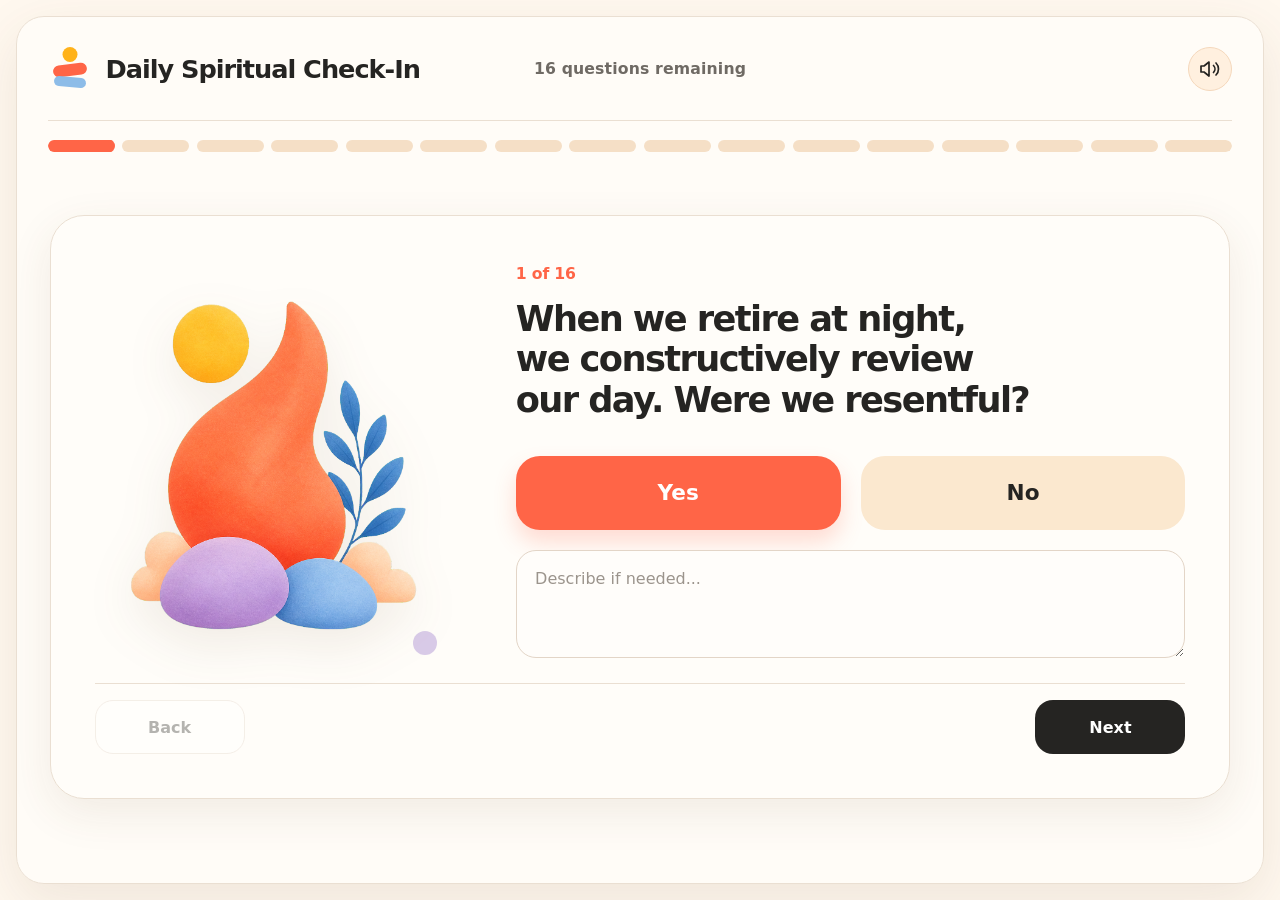
==== daily-reflection.html @ 0e6ad977 "Initial commit" ====
<!DOCTYPE html>
<html lang="en">
<head>
  <meta charset="UTF-8">
  <meta name="viewport" content="width=device-width, initial-scale=1">
  <meta name="theme-color" content="#fff8ef">
  <title>Daily Check-in</title>
  <style>
    :root {
      color-scheme: light;
      --canvas: #fff8ef;
      --paper: #fffdf9;
      --text: #252422;
      --muted: #6f6a64;
      --line: #eadfd2;
      --coral: #ff6547;
      --coral-dark: #e84e34;
      --sun: #ffb21a;
      --peach: #fbe8cf;
      --lavender: #b8a0d8;
      --sky: #8dbce8;
      --focus: #814fcb;
      --radius: 30px;
      --ease: cubic-bezier(0.22, 1, 0.36, 1);
    }

    * {
      box-sizing: border-box;
    }

    html,
    body {
      min-height: 100%;
      margin: 0;
    }

    body {
      min-height: 100svh;
      padding: 1rem 0;
      overflow-x: hidden;
      background: var(--canvas);
      color: var(--text);
      font-family: "Arial Rounded MT Bold", "Nunito", ui-rounded, system-ui, -apple-system, BlinkMacSystemFont, "Segoe UI", sans-serif;
    }

    body::before {
      position: fixed;
      inset: 0;
      z-index: -1;
      content: "";
      background: var(--canvas);
      pointer-events: none;
    }

    button,
    textarea {
      font: inherit;
    }

    button {
      -webkit-tap-highlight-color: transparent;
    }

    .app-shell {
      width: min(calc(100% - 2rem), 1440px);
      min-height: calc(100svh - 2rem);
      margin: 0 auto;
      padding: 0 clamp(1rem, 2.4vw, 2.25rem) clamp(1.25rem, 2.4vw, 2.25rem);
      display: grid;
      grid-template-rows: auto 1fr;
      overflow: hidden;
      border: 1px solid var(--line);
      border-radius: 28px;
      background: rgba(255, 253, 249, 0.78);
      box-shadow: 0 18px 55px rgba(99, 70, 42, 0.1);
    }

    .app-header {
      position: relative;
      z-index: 2;
    }

    .header-row {
      display: grid;
      grid-template-columns: minmax(0, 1fr) auto minmax(0, 1fr);
      align-items: center;
      gap: 1.25rem;
      min-height: 104px;
      border-bottom: 1px solid var(--line);
    }

    .brand {
      margin: 0;
      display: inline-flex;
      align-items: center;
      gap: 0.8rem;
      font-size: clamp(1.15rem, 2vw, 1.75rem);
      font-weight: 800;
      letter-spacing: -0.04em;
    }

    .brand-mark {
      position: relative;
      width: 45px;
      height: 45px;
      flex: 0 0 auto;
    }

    .brand-mark span {
      position: absolute;
      left: 50%;
      display: block;
      transform: translateX(-50%);
      border-radius: 999px;
    }

    .brand-mark .sun {
      top: 1px;
      width: 15px;
      height: 15px;
      background: var(--sun);
    }

    .brand-mark .coral {
      top: 18px;
      width: 34px;
      height: 12px;
      background: var(--coral);
      transform: translateX(-50%) rotate(-7deg);
    }

    .brand-mark .sky {
      top: 31px;
      width: 32px;
      height: 10px;
      background: var(--sky);
      transform: translateX(-50%) rotate(5deg);
    }

    .remaining-count {
      color: var(--muted);
      font-size: 0.98rem;
      font-weight: 700;
      letter-spacing: 0.01em;
      text-align: center;
    }

    .sound-toggle {
      width: 44px;
      height: 44px;
      justify-self: end;
      display: grid;
      place-items: center;
      border: 1px solid #f4d7bb;
      border-radius: 50%;
      background: #fff0df;
      color: var(--text);
      cursor: pointer;
      transition: color 180ms ease, border-color 180ms ease, background 180ms ease;
    }

    .sound-toggle:hover {
      color: var(--coral-dark);
      border-color: #efbea0;
      background: #ffe6ce;
    }

    .sound-toggle:focus-visible,
    .answer-button:focus-visible,
    .finish-button:focus-visible,
    .reflection-input:focus-visible {
      outline: 3px solid rgba(129, 79, 203, 0.45);
      outline-offset: 4px;
    }

    .sound-toggle svg {
      width: 24px;
      height: 24px;
    }

    .sound-toggle .sound-off,
    .sound-toggle.is-muted .sound-on {
      display: none;
    }

    .sound-toggle.is-muted .sound-off {
      display: block;
    }

    .progress-track {
      height: 12px;
      margin: 1.2rem auto 0;
      overflow: hidden;
      border-radius: 999px;
      background: transparent;
    }

    .progress-value {
      width: 100%;
      height: 100%;
      display: grid;
      grid-template-columns: repeat(16, minmax(0, 1fr));
      gap: clamp(3px, 0.6vw, 9px);
    }

    .progress-value span {
      border-radius: 999px;
      background: #f5dfc6;
      transition: background 420ms ease, transform 420ms var(--ease);
    }

    .progress-value span.is-active {
      background: var(--coral);
      transform: scaleY(1.08);
    }

    .stage {
      min-height: 0;
      display: grid;
      place-items: center;
      padding: clamp(1.6rem, 4vh, 3.5rem) 0 clamp(1.5rem, 3vh, 2.5rem);
    }

    #questionMount {
      width: min(100%, 1180px);
    }

    .question-view,
    .completion-view,
    .thank-you-view {
      width: min(100%, 1180px);
    }

    .question-view {
      position: relative;
      display: grid;
      grid-template-columns: minmax(240px, 0.72fr) minmax(0, 1.35fr);
      grid-template-rows: minmax(0, 1fr) auto;
      align-items: center;
      column-gap: clamp(1.75rem, 5vw, 5rem);
      row-gap: 1rem;
      min-height: 520px;
      padding: clamp(1.5rem, 3.4vw, 3.4rem);
      overflow: hidden;
      border: 1px solid var(--line);
      border-radius: 34px;
      background: var(--paper);
      box-shadow: 0 14px 45px rgba(100, 68, 34, 0.09);
      animation: question-enter 360ms var(--ease) both;
    }

    .question-view.is-leaving {
      pointer-events: none;
      animation: question-leave 300ms cubic-bezier(0.55, 0, 1, 0.45) both;
    }

    .question-view.from-back {
      animation-name: question-enter-back;
    }

    .question-view.is-going-back {
      pointer-events: none;
      animation: question-leave-back 300ms cubic-bezier(0.55, 0, 1, 0.45) both;
    }

    .question-number {
      margin-bottom: 1rem;
      color: var(--coral);
      font-size: 0.98rem;
      font-weight: 800;
      letter-spacing: -0.01em;
    }

    .question-illustration {
      position: relative;
      display: grid;
      place-items: center;
      min-width: 0;
    }

    .question-illustration::after {
      position: absolute;
      right: 4%;
      bottom: 3%;
      width: 24px;
      height: 24px;
      border-radius: 50%;
      background: var(--lavender);
      content: "";
      opacity: 0.55;
      animation: float-dot 3.8s ease-in-out infinite;
    }

    .question-illustration img {
      width: min(100%, 360px);
      max-height: 410px;
      object-fit: contain;
      filter: drop-shadow(0 18px 24px rgba(105, 69, 36, 0.09));
    }

    .question-content {
      min-width: 0;
    }

    .question-text {
      max-width: 880px;
      margin: 0 0 clamp(1.7rem, 4vh, 2.6rem);
      font-size: clamp(1.7rem, 2.75vw, 3rem);
      font-weight: 800;
      line-height: 1.14;
      letter-spacing: -0.045em;
      text-wrap: balance;
    }

    .answer-actions {
      display: grid;
      grid-template-columns: repeat(2, minmax(0, 1fr));
      gap: 1.25rem;
    }

    .answer-button {
      min-height: 74px;
      padding: 1rem 1.5rem;
      display: inline-flex;
      align-items: center;
      justify-content: center;
      gap: 0.85rem;
      border: 1px solid transparent;
      border-radius: 24px;
      font-size: 1.35rem;
      font-weight: 800;
      cursor: pointer;
      transition:
        transform 220ms var(--ease),
        background 220ms ease,
        box-shadow 220ms ease,
        opacity 220ms ease;
    }

    .answer-button.yes {
      color: #fff;
      background: var(--coral);
      box-shadow: 0 12px 22px rgba(255, 101, 71, 0.22);
    }

    .answer-button.no {
      color: var(--text);
      background: var(--peach);
    }

    .answer-button:hover:not(:disabled) {
      transform: translateY(-3px);
    }

    .answer-button.yes:hover:not(:disabled),
    .answer-button.yes.is-selected {
      background: var(--coral-dark);
      box-shadow: 0 15px 28px rgba(232, 78, 52, 0.28);
    }

    .answer-button.no:hover:not(:disabled),
    .answer-button.no.is-selected {
      background: #f7dcb9;
      box-shadow: 0 12px 24px rgba(145, 97, 47, 0.14);
    }

    .answer-button.is-selected {
      transform: scale(1.025);
    }

    .answer-button.is-unselected {
      opacity: 0.24;
      transform: scale(0.98);
    }

    .reflection-input {
      width: 100%;
      min-height: 106px;
      margin-top: 1.25rem;
      padding: 1rem 1.15rem;
      resize: vertical;
      border: 1px solid #e3d5c7;
      border-radius: 20px;
      background: #fffdfa;
      color: var(--text);
      font-size: 1rem;
      line-height: 1.55;
      transition: border-color 180ms ease, background 180ms ease;
    }

    .reflection-input::placeholder {
      color: #9b948c;
    }

    .reflection-input:focus {
      border-color: var(--coral);
      background: #fff;
    }

    .question-navigation {
      grid-column: 1 / -1;
      width: 100%;
      padding-top: 1rem;
      display: flex;
      align-items: center;
      justify-content: space-between;
      gap: 1rem;
      border-top: 1px solid var(--line);
    }

    .back-button,
    .next-button,
    .completion-back-button {
      min-width: 150px;
      min-height: 54px;
      padding: 0.8rem 1.25rem;
      border: 1px solid transparent;
      border-radius: 18px;
      font-size: 1rem;
      font-weight: 800;
      cursor: pointer;
      transition: transform 180ms var(--ease), background 180ms ease, box-shadow 180ms ease;
    }

    .back-button,
    .completion-back-button {
      border-color: #dfd2c5;
      background: #fff;
      color: var(--text);
    }

    .next-button {
      background: var(--text);
      color: #fff;
    }

    .back-button:hover:not(:disabled),
    .next-button:hover:not(:disabled),
    .completion-back-button:hover {
      transform: translateY(-2px);
    }

    .next-button:hover:not(:disabled) {
      background: #090909;
      box-shadow: 0 10px 22px rgba(37, 36, 34, 0.16);
    }

    .back-button:hover:not(:disabled),
    .completion-back-button:hover {
      background: #fff8ef;
    }

    .back-button:disabled,
    .next-button:disabled {
      cursor: not-allowed;
      opacity: 0.34;
    }

    .back-button:focus-visible,
    .next-button:focus-visible,
    .completion-back-button:focus-visible {
      outline: 3px solid rgba(129, 79, 203, 0.45);
      outline-offset: 4px;
    }

    .completion-actions {
      display: flex;
      justify-content: center;
      gap: 1rem;
    }

    .completion-view,
    .thank-you-view {
      max-width: 760px;
      padding: clamp(2.25rem, 5vw, 4.5rem);
      border: 1px solid #dcd2e8;
      border-radius: 34px;
      background: #fbf8ff;
      text-align: center;
      box-shadow: 0 16px 45px rgba(95, 70, 128, 0.1);
      animation: question-enter 720ms var(--ease) both;
    }

    .completion-illustration {
      width: min(100%, 190px);
      max-height: 170px;
      margin: 0 auto 1.15rem;
      object-fit: contain;
    }

    .completion-view h1,
    .thank-you-view h1 {
      margin: 0 0 0.85rem;
      font-size: clamp(2.2rem, 5vw, 3.7rem);
      font-weight: 800;
      letter-spacing: -0.045em;
    }

    .completion-view p,
    .thank-you-view p {
      margin: 0 auto 2rem;
      color: var(--muted);
      font-size: 1.05rem;
      line-height: 1.6;
    }

    .finish-button {
      min-width: 210px;
      min-height: 58px;
      padding: 0.85rem 1.5rem;
      border: 1px solid transparent;
      border-radius: 20px;
      background: var(--coral);
      color: #fff;
      font-size: 1rem;
      font-weight: 650;
      cursor: pointer;
      transition: transform 180ms var(--ease), background 180ms ease, box-shadow 180ms ease;
    }

    .finish-button:hover {
      transform: translateY(-2px);
      background: var(--coral-dark);
      box-shadow: 0 12px 30px rgba(232, 78, 52, 0.22);
    }

    .visually-hidden {
      position: absolute !important;
      width: 1px !important;
      height: 1px !important;
      padding: 0 !important;
      margin: -1px !important;
      overflow: hidden !important;
      clip: rect(0, 0, 0, 0) !important;
      white-space: nowrap !important;
      border: 0 !important;
    }

    [hidden] {
      display: none !important;
    }

    @keyframes question-enter {
      from {
        opacity: 0;
        transform: translateX(34px) translateY(10px) scale(0.985);
      }
      to {
        opacity: 1;
        transform: translateY(0) scale(1);
      }
    }

    @keyframes question-leave {
      to {
        opacity: 0;
        transform: translateX(-48px) rotate(-0.7deg) scale(0.985);
      }
    }

    @keyframes question-enter-back {
      from {
        opacity: 0;
        transform: translateX(-34px) translateY(10px) scale(0.985);
      }
      to {
        opacity: 1;
        transform: translateX(0) translateY(0) scale(1);
      }
    }

    @keyframes question-leave-back {
      to {
        opacity: 0;
        transform: translateX(48px) rotate(0.7deg) scale(0.985);
      }
    }

    @keyframes float-dot {
      0%, 100% { transform: translateY(0); }
      50% { transform: translateY(-9px); }
    }

    @media (max-width: 700px) {
      body {
        padding: 0;
      }

      .app-shell {
        width: 100%;
        min-height: 100svh;
        margin: 0;
        padding: 0 1rem 1.25rem;
        border: 0;
        border-radius: 0;
        box-shadow: none;
      }

      .header-row {
        grid-template-columns: 1fr auto;
        gap: 0.65rem 1rem;
        min-height: 78px;
      }

      .remaining-count {
        grid-column: 1 / -1;
        grid-row: 2;
      }

      .sound-toggle {
        grid-column: 2;
        grid-row: 1;
      }

      .progress-track {
        margin-top: 0.85rem;
      }

      .stage {
        align-items: start;
        padding-top: 1.4rem;
      }

      .brand-mark {
        width: 36px;
        height: 38px;
      }

      .brand-mark .coral {
        width: 28px;
      }

      .brand-mark .sky {
        width: 27px;
      }

      .question-view {
        grid-template-columns: 1fr;
        min-height: 0;
        padding: 1.6rem 1rem 1.15rem;
        border-radius: 26px;
      }

      .question-illustration {
        display: none;
      }

      .question-text {
        font-size: clamp(1.45rem, 6.5vw, 2rem);
        line-height: 1.18;
        text-align: center;
      }

      .question-number {
        text-align: center;
      }

      .answer-actions {
        grid-template-columns: repeat(2, minmax(0, 1fr));
        gap: 0.65rem;
      }

      .answer-button {
        min-height: 62px;
        min-width: 0;
        padding-inline: 0.55rem;
        font-size: 1rem;
        border-radius: 19px;
      }

      .reflection-input {
        min-height: 98px;
        margin-top: 1rem;
      }

      .question-navigation {
        padding-top: 0.85rem;
      }

      .back-button,
      .next-button {
        min-width: 0;
        width: 50%;
      }
    }

    @media (max-height: 760px) and (min-width: 701px) {
      .stage {
        padding-block: 1rem;
      }

      .question-view {
        min-height: 465px;
        padding-block: 1.6rem;
      }

      .question-illustration img {
        max-height: 340px;
      }

      .question-number {
        margin-bottom: 1rem;
      }

      .question-text {
        margin-bottom: 2rem;
        font-size: clamp(1.65rem, 2.5vw, 2.45rem);
      }

      .answer-button {
        min-height: 64px;
      }

      .reflection-input {
        min-height: 82px;
      }
    }

    @media (prefers-reduced-motion: reduce) {
      *,
      *::before,
      *::after {
        scroll-behavior: auto !important;
        animation-duration: 0.01ms !important;
        animation-iteration-count: 1 !important;
        transition-duration: 0.01ms !important;
      }
    }
  </style>
</head>
<body>
  <div class="app-shell">
    <header class="app-header">
      <div class="header-row">
        <p class="brand">
          <span class="brand-mark" aria-hidden="true">
            <span class="sun"></span>
            <span class="coral"></span>
            <span class="sky"></span>
          </span>
          <span>Daily Spiritual Check-In</span>
        </p>
        <div id="remainingCount" class="remaining-count" aria-live="polite">16 questions remaining</div>
        <button id="soundToggle" class="sound-toggle" type="button" aria-label="Mute answer sounds" aria-pressed="false">
          <svg class="sound-on" viewBox="0 0 24 24" fill="none" stroke="currentColor" stroke-width="1.7" stroke-linecap="round" stroke-linejoin="round" aria-hidden="true">
            <path d="M11 5 6 9H3v6h3l5 4V5Z"></path>
            <path d="M15.5 8.5a5 5 0 0 1 0 7"></path>
            <path d="M18 6a8.5 8.5 0 0 1 0 12"></path>
          </svg>
          <svg class="sound-off" viewBox="0 0 24 24" fill="none" stroke="currentColor" stroke-width="1.7" stroke-linecap="round" stroke-linejoin="round" aria-hidden="true">
            <path d="M11 5 6 9H3v6h3l5 4V5Z"></path>
            <path d="m16 9 5 5"></path>
            <path d="m21 9-5 5"></path>
          </svg>
        </button>
      </div>
      <div id="progressTrack" class="progress-track" role="progressbar" aria-label="Check-in progress" aria-valuemin="0" aria-valuemax="16" aria-valuenow="1">
        <div id="progressValue" class="progress-value" aria-hidden="true">
          <span></span><span></span><span></span><span></span>
          <span></span><span></span><span></span><span></span>
          <span></span><span></span><span></span><span></span>
          <span></span><span></span><span></span><span></span>
        </div>
      </div>
    </header>

    <main id="stage" class="stage">
      <div id="questionMount"></div>

      <section id="completion" class="completion-view" hidden>
        <img class="completion-illustration" src="assets/reflection-companion.png" alt="">
        <h1>Reflection complete</h1>
        <p>Thank you for your honesty and willingness to grow.</p>
        <div class="completion-actions">
          <button id="completionBack" class="completion-back-button" type="button">Back</button>
          <button id="submitBtn" class="finish-button" type="button">Finish check-in</button>
        </div>
      </section>

      <section id="thankYou" class="thank-you-view" hidden>
        <h1>Thank you</h1>
        <p>Your check-in is complete. You will be redirected shortly...</p>
      </section>
    </main>
  </div>

  <div id="answerStatus" class="visually-hidden" role="status" aria-live="polite"></div>

  <script>
    const questions = [
      {
        text: "When we retire at night, we constructively review our day. Were we resentful?",
        yesLabel: "Yes",
        noLabel: "No",
        enableTextarea: true,
        enableTextHint: true,
        textHint: "Describe if needed..."
      },
      {
        text: "Were we selfish?",
        yesLabel: "Yes",
        noLabel: "No",
        enableTextarea: true,
        enableTextHint: true,
        textHint: "Describe if needed..."
      },
      {
        text: "Were we dishonest?",
        yesLabel: "Yes",
        noLabel: "No",
        enableTextarea: true,
        enableTextHint: true,
        textHint: "Describe if needed..."
      },
      {
        text: "Were we afraid?",
        yesLabel: "Yes",
        noLabel: "No",
        enableTextarea: true,
        enableTextHint: true,
        textHint: "Describe if needed..."
      },
      {
        text: "Do we owe an apology?",
        yesLabel: "Yes",
        noLabel: "No",
        enableTextarea: true,
        enableTextHint: true,
        textHint: "Who do you need to apologize to?"
      },
      {
        text: "Have we kept something to ourselves which should be discussed with another person at once?",
        yesLabel: "Yes",
        noLabel: "No",
        enableTextarea: true,
        enableTextHint: true,
        textHint: "Describe if needed..."
      },
      {
        text: "Were we kind and loving toward all?",
        yesLabel: "Yes",
        noLabel: "No",
        enableTextarea: true,
        enableTextHint: false,
        textHint: ""
      },
      {
        text: "What could we have done better?",
        yesLabel: "I reflected on this",
        noLabel: "Not yet",
        enableTextarea: true,
        enableTextHint: true,
        textHint: "Write your reflection..."
      },
      {
        text: "Were you aware that life and everything which is happening is just a temporary phase in your existence and not the final destination?",
        yesLabel: "Yes",
        noLabel: "No",
        enableTextarea: true,
        enableTextHint: true,
        textHint: "Describe if needed..."
      },
      {
        text: "Are you chasing life or walking towards God? Are you inside the movie called life or watching it?",
        yesLabel: "Walking towards God",
        noLabel: "Chasing life",
        enableTextarea: true,
        enableTextHint: true,
        textHint: "Describe your experience today..."
      },
      {
        text: "Are you living a spiritual life by acting according to spiritual principles?",
        yesLabel: "Yes",
        noLabel: "No",
        enableTextarea: false,
        enableTextHint: false,
        textHint: ""
      },
      {
        text: "Did you anchor yourself today through the ACE? When?",
        yesLabel: "Yes",
        noLabel: "No",
        enableTextarea: true,
        enableTextHint: true,
        textHint: "When did you practice it?"
      },
      {
        text: "Did you meditate today?",
        yesLabel: "Yes",
        noLabel: "No",
        enableTextarea: false,
        enableTextHint: false,
        textHint: ""
      },
      {
        text: "Were you aware that control is just an illusion today? Where did you practice control? Control is defined as output attachment.",
        yesLabel: "Yes",
        noLabel: "No",
        enableTextarea: true,
        enableTextHint: true,
        textHint: "Where did you practice control?"
      },
      {
        text: "Did you spend five minutes speaking to God this morning?",
        yesLabel: "Yes",
        noLabel: "No",
        enableTextarea: false,
        enableTextHint: false,
        textHint: ""
      },
      {
        text: "Did you drink only two cups of coffee today?",
        yesLabel: "Yes",
        noLabel: "No",
        enableTextarea: true,
        enableTextHint: true,
        textHint: "How many cups did you have?"
      }
    ];

    const questionMount = document.getElementById("questionMount");
    const remainingCount = document.getElementById("remainingCount");
    const progressTrack = document.getElementById("progressTrack");
    const progressValue = document.getElementById("progressValue");
    const completion = document.getElementById("completion");
    const thankYou = document.getElementById("thankYou");
    const answerStatus = document.getElementById("answerStatus");
    const soundToggle = document.getElementById("soundToggle");
    const reducedMotion = window.matchMedia("(prefers-reduced-motion: reduce)");

    let currentQuestion = 0;
    let isTransitioning = false;
    let selectedAnswer = null;
    let soundEnabled = true;
    let audioContext;
    const responses = [];

    const escapeHTML = (value) => String(value)
      .replaceAll("&", "&amp;")
      .replaceAll("<", "&lt;")
      .replaceAll(">", "&gt;")
      .replaceAll('"', "&quot;")
      .replaceAll("'", "&#039;");

    const wait = (milliseconds) => new Promise((resolve) => setTimeout(resolve, milliseconds));

    const updateProgress = () => {
      const remaining = Math.max(questions.length - currentQuestion, 0);
      const completed = Math.min(currentQuestion, questions.length);
      const visibleProgress = currentQuestion < questions.length ? currentQuestion + 1 : questions.length;
      remainingCount.textContent = `${remaining} ${remaining === 1 ? "question" : "questions"} remaining`;
      progressTrack.setAttribute("aria-valuenow", String(completed));
      [...progressValue.children].forEach((segment, index) => {
        segment.classList.toggle("is-active", index < visibleProgress);
      });
    };

    const playAnswerSound = (answer) => {
      if (!soundEnabled) return;

      const AudioContextClass = window.AudioContext || window.webkitAudioContext;
      if (!AudioContextClass) return;

      audioContext ??= new AudioContextClass();
      const now = audioContext.currentTime;
      const oscillator = audioContext.createOscillator();
      const gain = audioContext.createGain();

      oscillator.type = "sine";
      oscillator.frequency.setValueAtTime(answer === "yes" ? 520 : 440, now);
      oscillator.frequency.exponentialRampToValueAtTime(answer === "yes" ? 660 : 392, now + 0.11);
      gain.gain.setValueAtTime(0.0001, now);
      gain.gain.exponentialRampToValueAtTime(0.15, now + 0.012);
      gain.gain.exponentialRampToValueAtTime(0.0001, now + 0.16);

      oscillator.connect(gain);
      gain.connect(audioContext.destination);
      oscillator.start(now);
      oscillator.stop(now + 0.17);
    };

    const renderQuestion = (direction = "forward") => {
      if (currentQuestion >= questions.length) {
        questionMount.innerHTML = "";
        completion.hidden = false;
        updateProgress();
        completion.querySelector("button").focus({ preventScroll: true });
        return;
      }

      const question = questions[currentQuestion];
      const number = `${currentQuestion + 1} of ${questions.length}`;
      const hint = question.enableTextHint !== false ? (question.textHint || "Describe if needed...") : "";
      const textarea = question.enableTextarea
        ? `<textarea id="reflectionInput" class="reflection-input" rows="3" placeholder="${escapeHTML(hint)}" aria-label="Optional reflection for question ${currentQuestion + 1}"></textarea>`
        : "";
      const savedResponse = responses[currentQuestion] || {};

      selectedAnswer = savedResponse.answer || null;

      questionMount.innerHTML = `
        <article class="question-view${direction === "back" ? " from-back" : ""}" aria-labelledby="questionText">
          <div class="question-illustration" aria-hidden="true">
            <img src="assets/reflection-companion.png" alt="">
          </div>
          <div class="question-content">
            <div class="question-number" aria-hidden="true">${number}</div>
            <h1 id="questionText" class="question-text">${escapeHTML(question.text)}</h1>
            <div class="answer-actions">
              <button class="answer-button yes" type="button" data-answer="yes">
                <span>${escapeHTML(question.yesLabel || "Yes")}</span>
              </button>
              <button class="answer-button no" type="button" data-answer="no">
                <span>${escapeHTML(question.noLabel || "No")}</span>
              </button>
            </div>
            ${textarea}
          </div>
          <nav class="question-navigation" aria-label="Question navigation">
            <button class="back-button" type="button" ${currentQuestion === 0 ? "disabled" : ""}>Back</button>
            <button class="next-button" type="button">Next</button>
          </nav>
        </article>
      `;

      questionMount.querySelectorAll("[data-answer]").forEach((button) => {
        button.addEventListener("click", () => chooseAnswer(button.dataset.answer));
      });
      questionMount.querySelector(".next-button").addEventListener("click", nextQuestion);
      questionMount.querySelector(".back-button").addEventListener("click", previousQuestion);

      const reflectionInput = questionMount.querySelector(".reflection-input");
      if (reflectionInput && savedResponse.reflection) {
        reflectionInput.value = savedResponse.reflection;
      }

      if (selectedAnswer) {
        const selected = questionMount.querySelector(`[data-answer="${selectedAnswer}"]`);
        const unselected = questionMount.querySelector(`[data-answer]:not([data-answer="${selectedAnswer}"])`);
        selected.classList.add("is-selected");
        unselected.classList.add("is-unselected");
      }

      updateProgress();
    };

    const chooseAnswer = (answer) => {
      if (isTransitioning) return;

      const selected = questionMount.querySelector(`[data-answer="${answer}"]`);
      const unselected = questionMount.querySelector(`[data-answer]:not([data-answer="${answer}"])`);
      selectedAnswer = answer;
      responses[currentQuestion] = {
        answer,
        reflection: questionMount.querySelector(".reflection-input")?.value.trim() || ""
      };
      playAnswerSound(answer);
      questionMount.querySelectorAll("[data-answer]").forEach((button) => {
        button.classList.remove("is-selected", "is-unselected");
      });
      selected.classList.add("is-selected");
      unselected.classList.add("is-unselected");
      answerStatus.textContent = `${selected.textContent.trim()} selected. You can add a comment or choose Next.`;
    };

    const saveCurrentResponse = () => {
      responses[currentQuestion] = {
        answer: selectedAnswer,
        reflection: questionMount.querySelector(".reflection-input")?.value.trim() || ""
      };
    };

    async function nextQuestion() {
      if (isTransitioning) return;
      isTransitioning = true;

      const view = questionMount.querySelector(".question-view");
      saveCurrentResponse();
      questionMount.querySelectorAll("button, textarea").forEach((control) => control.disabled = true);
      answerStatus.textContent = selectedAnswer
        ? "Moving to the next question."
        : "Question skipped. Moving to the next question.";

      view.classList.add("is-leaving");
      await wait(reducedMotion.matches ? 20 : 300);

      currentQuestion += 1;
      isTransitioning = false;
      renderQuestion();
    };

    async function previousQuestion() {
      if (currentQuestion === 0 || isTransitioning) return;
      isTransitioning = true;

      saveCurrentResponse();
      const view = questionMount.querySelector(".question-view");
      questionMount.querySelectorAll("button, textarea").forEach((control) => control.disabled = true);
      answerStatus.textContent = "Returning to the previous question.";
      view.classList.add("is-going-back");
      await wait(reducedMotion.matches ? 20 : 300);

      currentQuestion -= 1;
      isTransitioning = false;
      renderQuestion("back");
    };

    soundToggle.addEventListener("click", () => {
      soundEnabled = !soundEnabled;
      soundToggle.classList.toggle("is-muted", !soundEnabled);
      soundToggle.setAttribute("aria-pressed", String(!soundEnabled));
      soundToggle.setAttribute("aria-label", soundEnabled ? "Mute answer sounds" : "Turn on answer sounds");
    });

    document.getElementById("completionBack").addEventListener("click", () => {
      completion.hidden = true;
      currentQuestion = questions.length - 1;
      renderQuestion("back");
    });

    document.getElementById("submitBtn").addEventListener("click", () => {
      playAnswerSound("yes");
      completion.hidden = true;
      thankYou.hidden = false;

      setTimeout(() => {
        window.location.href = "https://www.google.com";
      }, 5000);
    });

    renderQuestion();
  </script>
</body>
</html>
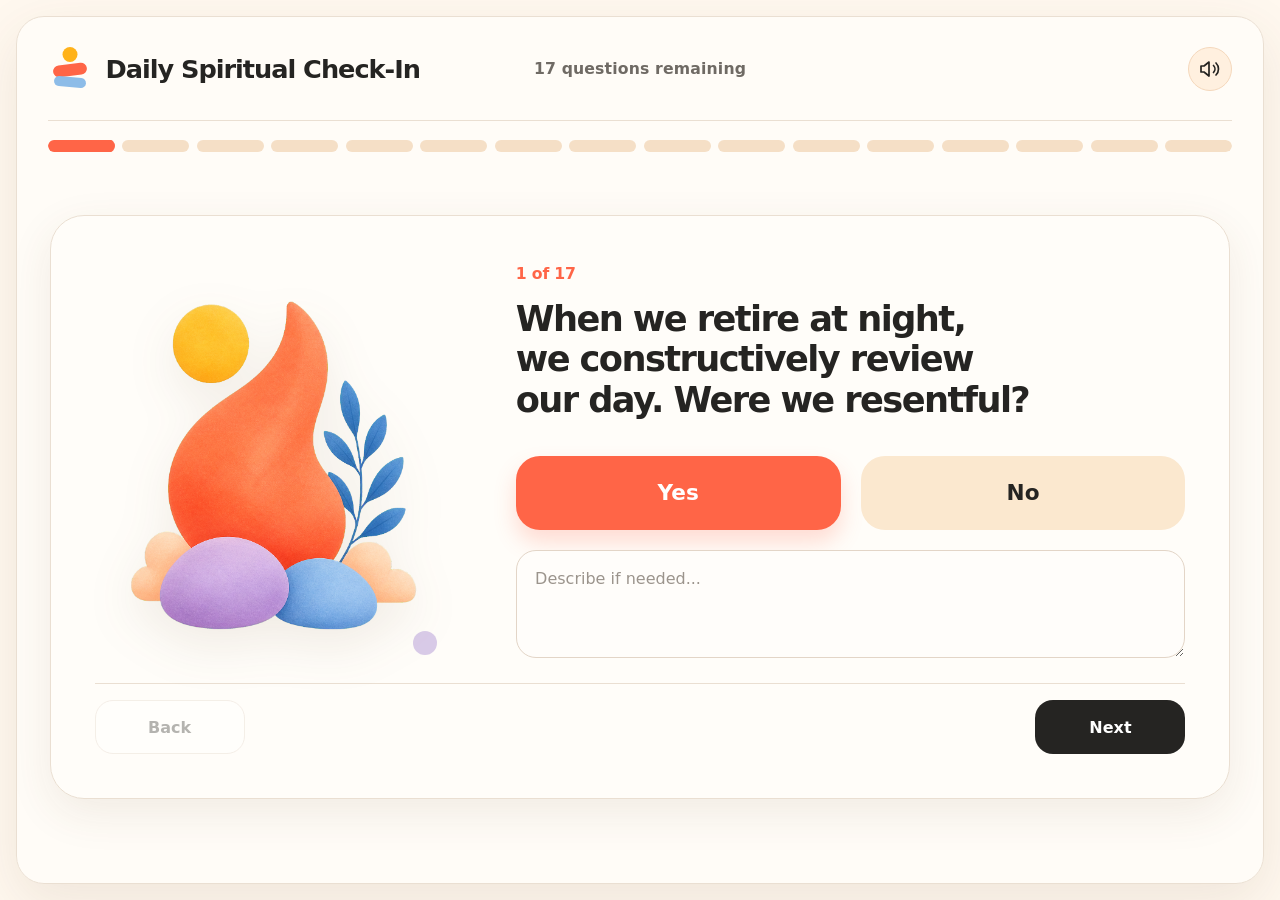
==== commit 7d8d43bc: "God Challenge Questions" ====
--- a/daily-reflection.html
+++ b/daily-reflection.html
@@ -908,6 +908,13 @@
         enableTextHint: false,
         textHint: ""
       },
+      { text: "Did you Remember That you can't Challenge God and win even if the odds is in your Favor? Remember Egypt vs Argentina in WC2026 @78 mins 2 - 0?",
+        yesLabel: "Yes",
+        noLabel: "No",
+        enableTextarea: false,
+        enableTextHint: false,
+        textHint: ""
+      },
       {
         text: "Did you drink only two cups of coffee today?",
         yesLabel: "Yes",
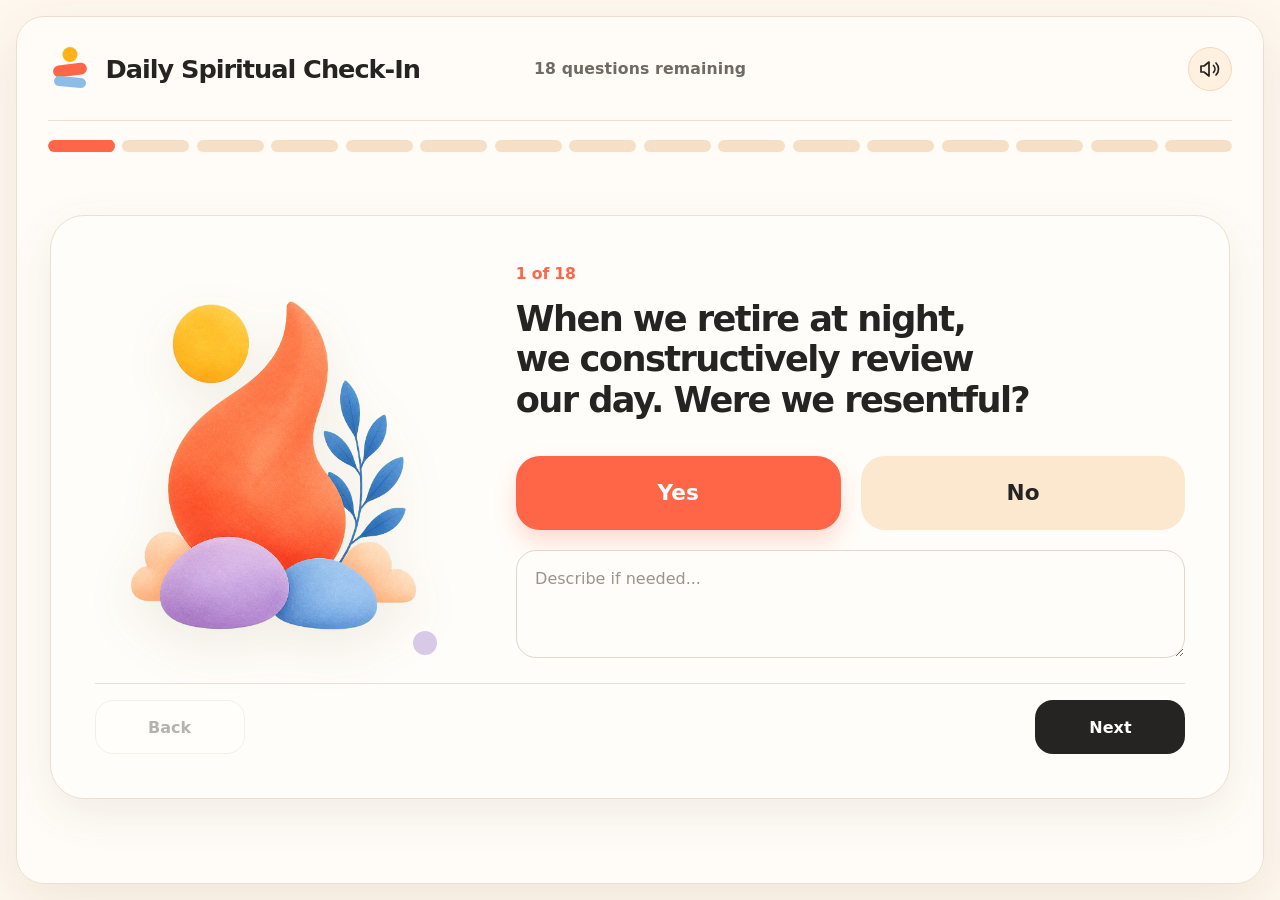
==== commit a94e1ce2: "Adding the Sharing Question" ====
--- a/daily-reflection.html
+++ b/daily-reflection.html
@@ -872,48 +872,56 @@
         text: "Are you living a spiritual life by acting according to spiritual principles?",
         yesLabel: "Yes",
         noLabel: "No",
+        enableTextarea: true,
+        enableTextHint: false,
+        textHint: ""
+      },
+      {
+        text: "Did you anchor yourself today through the ACE? When?",
+        yesLabel: "Yes",
+        noLabel: "No",
+        enableTextarea: true,
+        enableTextHint: true,
+        textHint: "When did you practice it?"
+      },
+      {
+        text: "Did you meditate today?",
+        yesLabel: "Yes",
+        noLabel: "No",
         enableTextarea: false,
         enableTextHint: false,
         textHint: ""
       },
       {
-        text: "Did you anchor yourself today through the ACE? When?",
-        yesLabel: "Yes",
-        noLabel: "No",
-        enableTextarea: true,
-        enableTextHint: true,
-        textHint: "When did you practice it?"
-      },
-      {
-        text: "Did you meditate today?",
-        yesLabel: "Yes",
-        noLabel: "No",
-        enableTextarea: false,
+        text: "Were you aware that control is just an illusion today? Where did you practice control? Control is defined as output attachment.",
+        yesLabel: "Yes",
+        noLabel: "No",
+        enableTextarea: true,
+        enableTextHint: true,
+        textHint: "Where did you practice control?"
+      },
+      {
+        text: "Did you spend five minutes speaking to God this morning?",
+        yesLabel: "Yes",
+        noLabel: "No",
+        enableTextarea: true,
         enableTextHint: false,
         textHint: ""
       },
-      {
-        text: "Were you aware that control is just an illusion today? Where did you practice control? Control is defined as output attachment.",
-        yesLabel: "Yes",
-        noLabel: "No",
-        enableTextarea: true,
-        enableTextHint: true,
-        textHint: "Where did you practice control?"
-      },
-      {
-        text: "Did you spend five minutes speaking to God this morning?",
-        yesLabel: "Yes",
-        noLabel: "No",
-        enableTextarea: false,
+      { text: "Did you Remember That you can't Challenge God and win even if the odds is in your Favor? Remember Egypt vs Argentina in WC2026 @78 mins 2 - 0?",
+        yesLabel: "Yes",
+        noLabel: "No",
+        enableTextarea: true,
         enableTextHint: false,
         textHint: ""
       },
-      { text: "Did you Remember That you can't Challenge God and win even if the odds is in your Favor? Remember Egypt vs Argentina in WC2026 @78 mins 2 - 0?",
-        yesLabel: "Yes",
-        noLabel: "No",
-        enableTextarea: false,
-        enableTextHint: false,
-        textHint: ""
+      {
+        text: "Did you share your thoughts & Connected with someone today?",
+        yesLabel: "Yes",
+        noLabel: "No",
+        enableTextarea: true,
+        enableTextHint: true,
+        textHint: "How many cups did you have?"
       },
       {
         text: "Did you drink only two cups of coffee today?",
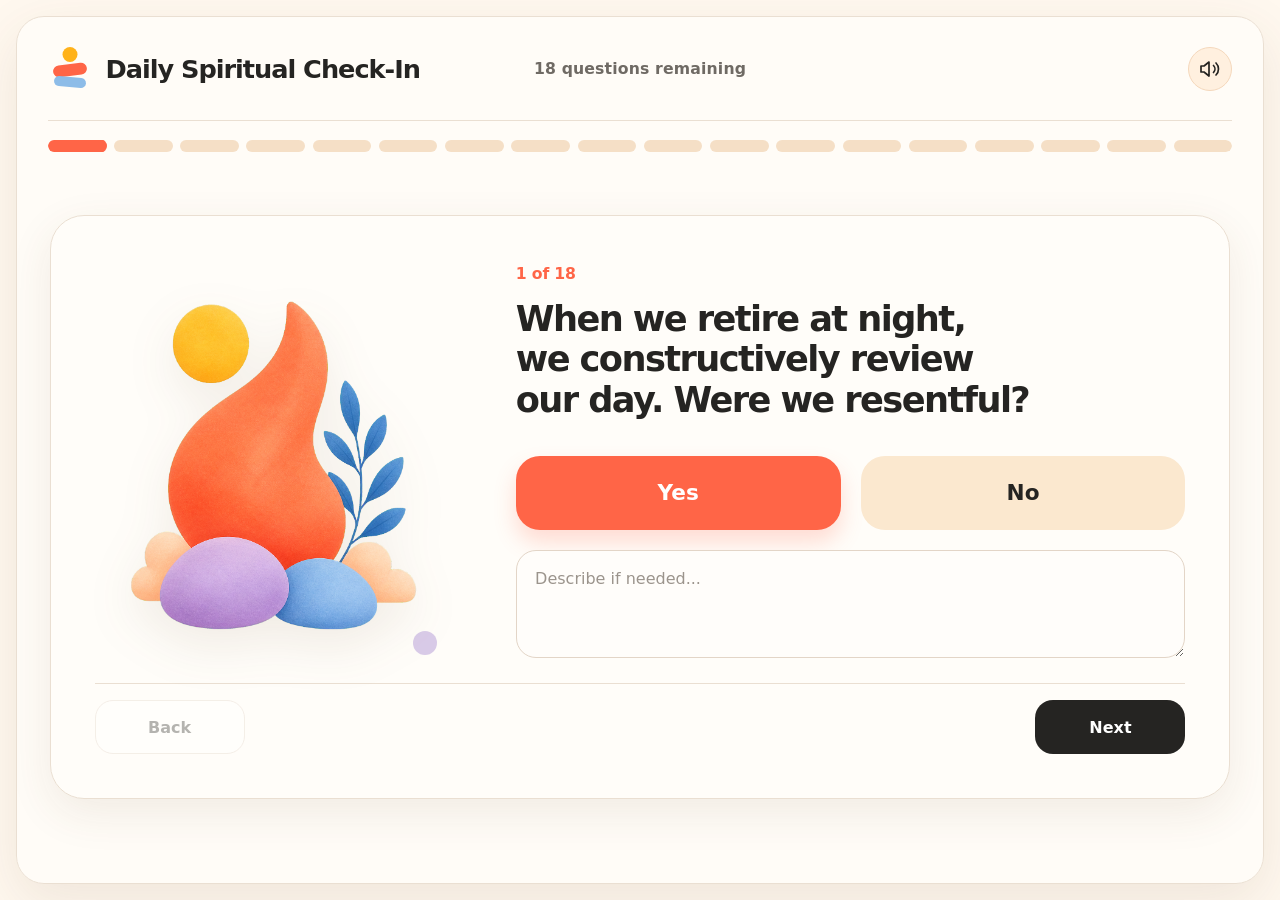
==== commit 23a366fe: "Sound on the next button" ====
--- a/daily-reflection.html
+++ b/daily-reflection.html
@@ -199,7 +199,7 @@
       width: 100%;
       height: 100%;
       display: grid;
-      grid-template-columns: repeat(16, minmax(0, 1fr));
+      grid-template-columns: repeat(var(--question-count, 1), minmax(0, 1fr));
       gap: clamp(3px, 0.6vw, 9px);
     }
 
@@ -740,7 +740,7 @@
           </span>
           <span>Daily Spiritual Check-In</span>
         </p>
-        <div id="remainingCount" class="remaining-count" aria-live="polite">16 questions remaining</div>
+        <div id="remainingCount" class="remaining-count" aria-live="polite">Questions loading...</div>
         <button id="soundToggle" class="sound-toggle" type="button" aria-label="Mute answer sounds" aria-pressed="false">
           <svg class="sound-on" viewBox="0 0 24 24" fill="none" stroke="currentColor" stroke-width="1.7" stroke-linecap="round" stroke-linejoin="round" aria-hidden="true">
             <path d="M11 5 6 9H3v6h3l5 4V5Z"></path>
@@ -754,13 +754,8 @@
           </svg>
         </button>
       </div>
-      <div id="progressTrack" class="progress-track" role="progressbar" aria-label="Check-in progress" aria-valuemin="0" aria-valuemax="16" aria-valuenow="1">
-        <div id="progressValue" class="progress-value" aria-hidden="true">
-          <span></span><span></span><span></span><span></span>
-          <span></span><span></span><span></span><span></span>
-          <span></span><span></span><span></span><span></span>
-          <span></span><span></span><span></span><span></span>
-        </div>
+      <div id="progressTrack" class="progress-track" role="progressbar" aria-label="Check-in progress" aria-valuemin="0" aria-valuenow="0">
+        <div id="progressValue" class="progress-value" aria-hidden="true"></div>
       </div>
     </header>
 
@@ -893,12 +888,12 @@
         textHint: ""
       },
       {
-        text: "Were you aware that control is just an illusion today? Where did you practice control? Control is defined as output attachment.",
-        yesLabel: "Yes",
-        noLabel: "No",
-        enableTextarea: true,
-        enableTextHint: true,
-        textHint: "Where did you practice control?"
+        text: "Were you aware that control is just an illusion today? Where did you practice control?",
+        yesLabel: "Yes",
+        noLabel: "No",
+        enableTextarea: true,
+        enableTextHint: true,
+        textHint: "Control is defined as output attachment"
       },
       {
         text: "Did you spend five minutes speaking to God this morning?",
@@ -908,7 +903,7 @@
         enableTextHint: false,
         textHint: ""
       },
-      { text: "Did you Remember That you can't Challenge God and win even if the odds is in your Favor? Remember Egypt vs Argentina in WC2026 @78 mins 2 - 0?",
+      { text: "Did you Remember That you can't Challenge God and win even if the odds are in your Favor? Remember Egypt vs Argentina in WC2026 @78 mins 2 - 0 ?",
         yesLabel: "Yes",
         noLabel: "No",
         enableTextarea: true,
@@ -958,6 +953,13 @@
       .replaceAll("'", "&#039;");
 
     const wait = (milliseconds) => new Promise((resolve) => setTimeout(resolve, milliseconds));
+
+    const initializeProgress = () => {
+      remainingCount.textContent = `${questions.length} ${questions.length === 1 ? "question" : "questions"} remaining`;
+      progressTrack.setAttribute("aria-valuemax", String(questions.length));
+      progressValue.style.setProperty("--question-count", questions.length);
+      progressValue.innerHTML = questions.map(() => "<span></span>").join("");
+    };
 
     const updateProgress = () => {
       const remaining = Math.max(questions.length - currentQuestion, 0);
@@ -977,21 +979,30 @@
       if (!AudioContextClass) return;
 
       audioContext ??= new AudioContextClass();
+      if (audioContext.state === "suspended") {
+        audioContext.resume();
+      }
+
       const now = audioContext.currentTime;
       const oscillator = audioContext.createOscillator();
       const gain = audioContext.createGain();
+      const sound = {
+        yes: { from: 520, to: 660, duration: 0.16 },
+        no: { from: 440, to: 392, duration: 0.16 },
+        next: { from: 610, to: 760, duration: 0.12 }
+      }[answer] || { from: 500, to: 620, duration: 0.14 };
 
       oscillator.type = "sine";
-      oscillator.frequency.setValueAtTime(answer === "yes" ? 520 : 440, now);
-      oscillator.frequency.exponentialRampToValueAtTime(answer === "yes" ? 660 : 392, now + 0.11);
+      oscillator.frequency.setValueAtTime(sound.from, now);
+      oscillator.frequency.exponentialRampToValueAtTime(sound.to, now + Math.min(0.11, sound.duration - 0.03));
       gain.gain.setValueAtTime(0.0001, now);
       gain.gain.exponentialRampToValueAtTime(0.15, now + 0.012);
-      gain.gain.exponentialRampToValueAtTime(0.0001, now + 0.16);
+      gain.gain.exponentialRampToValueAtTime(0.0001, now + sound.duration);
 
       oscillator.connect(gain);
       gain.connect(audioContext.destination);
       oscillator.start(now);
-      oscillator.stop(now + 0.17);
+      oscillator.stop(now + sound.duration + 0.01);
     };
 
     const renderQuestion = (direction = "forward") => {
@@ -1091,7 +1102,8 @@
 
       const view = questionMount.querySelector(".question-view");
       saveCurrentResponse();
-      questionMount.querySelectorAll("button, textarea").forEach((control) => control.disabled = true);
+      playAnswerSound("next");
+      questionMount.querySelectorAll(".back-button, .answer-button, textarea").forEach((control) => control.disabled = true);
       answerStatus.textContent = selectedAnswer
         ? "Moving to the next question."
         : "Question skipped. Moving to the next question.";
@@ -1143,6 +1155,7 @@
       }, 5000);
     });
 
+    initializeProgress();
     renderQuestion();
   </script>
 </body>
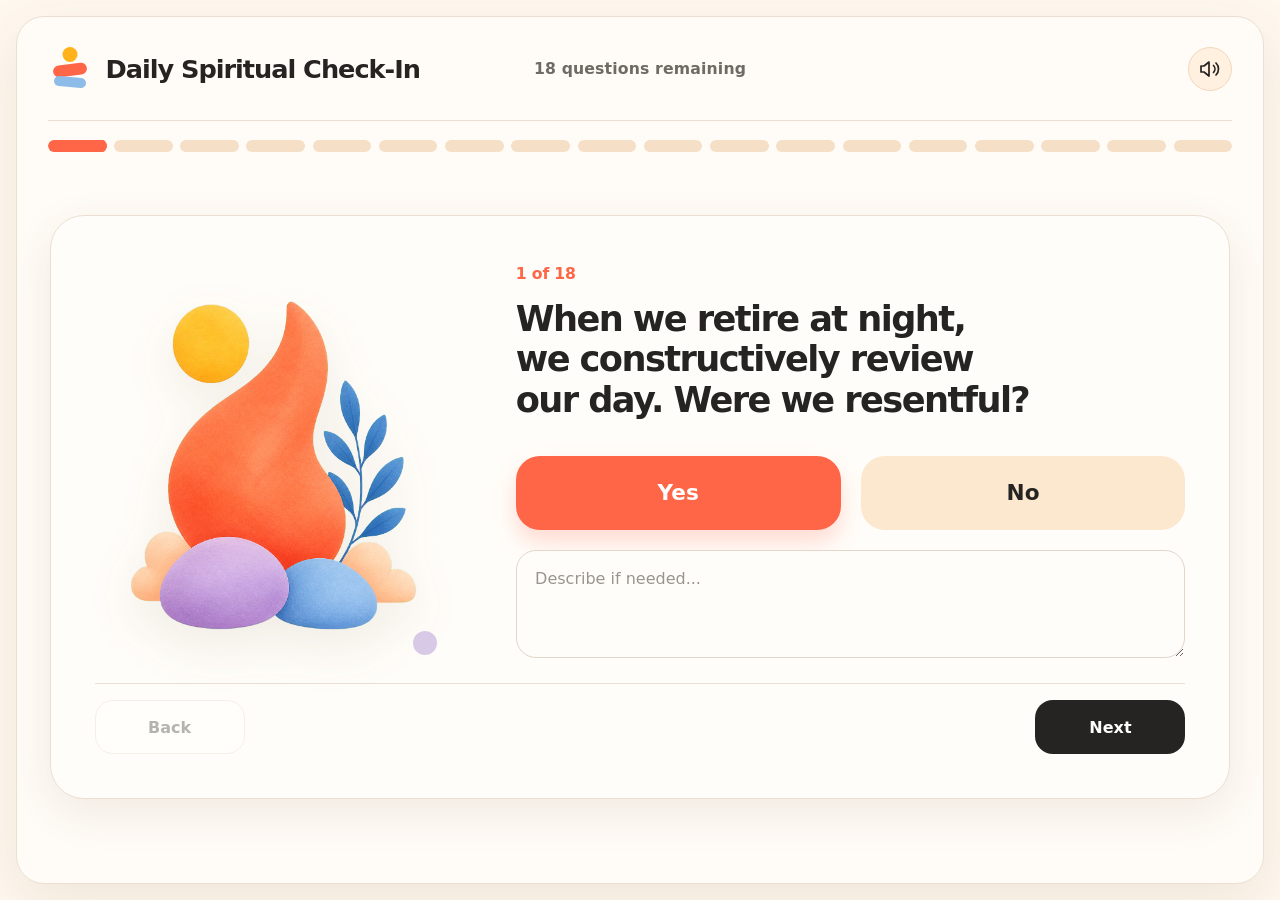
==== commit ba82cc35: "refactored to common JS & STyles" ====
--- a/daily-reflection.html
+++ b/daily-reflection.html
@@ -5,728 +5,12 @@
   <meta name="viewport" content="width=device-width, initial-scale=1">
   <meta name="theme-color" content="#fff8ef">
   <title>Daily Check-in</title>
-  <style>
-    :root {
-      color-scheme: light;
-      --canvas: #fff8ef;
-      --paper: #fffdf9;
-      --text: #252422;
-      --muted: #6f6a64;
-      --line: #eadfd2;
-      --coral: #ff6547;
-      --coral-dark: #e84e34;
-      --sun: #ffb21a;
-      --peach: #fbe8cf;
-      --lavender: #b8a0d8;
-      --sky: #8dbce8;
-      --focus: #814fcb;
-      --radius: 30px;
-      --ease: cubic-bezier(0.22, 1, 0.36, 1);
-    }
-
-    * {
-      box-sizing: border-box;
-    }
-
-    html,
-    body {
-      min-height: 100%;
-      margin: 0;
-    }
-
-    body {
-      min-height: 100svh;
-      padding: 1rem 0;
-      overflow-x: hidden;
-      background: var(--canvas);
-      color: var(--text);
-      font-family: "Arial Rounded MT Bold", "Nunito", ui-rounded, system-ui, -apple-system, BlinkMacSystemFont, "Segoe UI", sans-serif;
-    }
-
-    body::before {
-      position: fixed;
-      inset: 0;
-      z-index: -1;
-      content: "";
-      background: var(--canvas);
-      pointer-events: none;
-    }
-
-    button,
-    textarea {
-      font: inherit;
-    }
-
-    button {
-      -webkit-tap-highlight-color: transparent;
-    }
-
-    .app-shell {
-      width: min(calc(100% - 2rem), 1440px);
-      min-height: calc(100svh - 2rem);
-      margin: 0 auto;
-      padding: 0 clamp(1rem, 2.4vw, 2.25rem) clamp(1.25rem, 2.4vw, 2.25rem);
-      display: grid;
-      grid-template-rows: auto 1fr;
-      overflow: hidden;
-      border: 1px solid var(--line);
-      border-radius: 28px;
-      background: rgba(255, 253, 249, 0.78);
-      box-shadow: 0 18px 55px rgba(99, 70, 42, 0.1);
-    }
-
-    .app-header {
-      position: relative;
-      z-index: 2;
-    }
-
-    .header-row {
-      display: grid;
-      grid-template-columns: minmax(0, 1fr) auto minmax(0, 1fr);
-      align-items: center;
-      gap: 1.25rem;
-      min-height: 104px;
-      border-bottom: 1px solid var(--line);
-    }
-
-    .brand {
-      margin: 0;
-      display: inline-flex;
-      align-items: center;
-      gap: 0.8rem;
-      font-size: clamp(1.15rem, 2vw, 1.75rem);
-      font-weight: 800;
-      letter-spacing: -0.04em;
-    }
-
-    .brand-mark {
-      position: relative;
-      width: 45px;
-      height: 45px;
-      flex: 0 0 auto;
-    }
-
-    .brand-mark span {
-      position: absolute;
-      left: 50%;
-      display: block;
-      transform: translateX(-50%);
-      border-radius: 999px;
-    }
-
-    .brand-mark .sun {
-      top: 1px;
-      width: 15px;
-      height: 15px;
-      background: var(--sun);
-    }
-
-    .brand-mark .coral {
-      top: 18px;
-      width: 34px;
-      height: 12px;
-      background: var(--coral);
-      transform: translateX(-50%) rotate(-7deg);
-    }
-
-    .brand-mark .sky {
-      top: 31px;
-      width: 32px;
-      height: 10px;
-      background: var(--sky);
-      transform: translateX(-50%) rotate(5deg);
-    }
-
-    .remaining-count {
-      color: var(--muted);
-      font-size: 0.98rem;
-      font-weight: 700;
-      letter-spacing: 0.01em;
-      text-align: center;
-    }
-
-    .sound-toggle {
-      width: 44px;
-      height: 44px;
-      justify-self: end;
-      display: grid;
-      place-items: center;
-      border: 1px solid #f4d7bb;
-      border-radius: 50%;
-      background: #fff0df;
-      color: var(--text);
-      cursor: pointer;
-      transition: color 180ms ease, border-color 180ms ease, background 180ms ease;
-    }
-
-    .sound-toggle:hover {
-      color: var(--coral-dark);
-      border-color: #efbea0;
-      background: #ffe6ce;
-    }
-
-    .sound-toggle:focus-visible,
-    .answer-button:focus-visible,
-    .finish-button:focus-visible,
-    .reflection-input:focus-visible {
-      outline: 3px solid rgba(129, 79, 203, 0.45);
-      outline-offset: 4px;
-    }
-
-    .sound-toggle svg {
-      width: 24px;
-      height: 24px;
-    }
-
-    .sound-toggle .sound-off,
-    .sound-toggle.is-muted .sound-on {
-      display: none;
-    }
-
-    .sound-toggle.is-muted .sound-off {
-      display: block;
-    }
-
-    .progress-track {
-      height: 12px;
-      margin: 1.2rem auto 0;
-      overflow: hidden;
-      border-radius: 999px;
-      background: transparent;
-    }
-
-    .progress-value {
-      width: 100%;
-      height: 100%;
-      display: grid;
-      grid-template-columns: repeat(var(--question-count, 1), minmax(0, 1fr));
-      gap: clamp(3px, 0.6vw, 9px);
-    }
-
-    .progress-value span {
-      border-radius: 999px;
-      background: #f5dfc6;
-      transition: background 420ms ease, transform 420ms var(--ease);
-    }
-
-    .progress-value span.is-active {
-      background: var(--coral);
-      transform: scaleY(1.08);
-    }
-
-    .stage {
-      min-height: 0;
-      display: grid;
-      place-items: center;
-      padding: clamp(1.6rem, 4vh, 3.5rem) 0 clamp(1.5rem, 3vh, 2.5rem);
-    }
-
-    #questionMount {
-      width: min(100%, 1180px);
-    }
-
-    .question-view,
-    .completion-view,
-    .thank-you-view {
-      width: min(100%, 1180px);
-    }
-
-    .question-view {
-      position: relative;
-      display: grid;
-      grid-template-columns: minmax(240px, 0.72fr) minmax(0, 1.35fr);
-      grid-template-rows: minmax(0, 1fr) auto;
-      align-items: center;
-      column-gap: clamp(1.75rem, 5vw, 5rem);
-      row-gap: 1rem;
-      min-height: 520px;
-      padding: clamp(1.5rem, 3.4vw, 3.4rem);
-      overflow: hidden;
-      border: 1px solid var(--line);
-      border-radius: 34px;
-      background: var(--paper);
-      box-shadow: 0 14px 45px rgba(100, 68, 34, 0.09);
-      animation: question-enter 360ms var(--ease) both;
-    }
-
-    .question-view.is-leaving {
-      pointer-events: none;
-      animation: question-leave 300ms cubic-bezier(0.55, 0, 1, 0.45) both;
-    }
-
-    .question-view.from-back {
-      animation-name: question-enter-back;
-    }
-
-    .question-view.is-going-back {
-      pointer-events: none;
-      animation: question-leave-back 300ms cubic-bezier(0.55, 0, 1, 0.45) both;
-    }
-
-    .question-number {
-      margin-bottom: 1rem;
-      color: var(--coral);
-      font-size: 0.98rem;
-      font-weight: 800;
-      letter-spacing: -0.01em;
-    }
-
-    .question-illustration {
-      position: relative;
-      display: grid;
-      place-items: center;
-      min-width: 0;
-    }
-
-    .question-illustration::after {
-      position: absolute;
-      right: 4%;
-      bottom: 3%;
-      width: 24px;
-      height: 24px;
-      border-radius: 50%;
-      background: var(--lavender);
-      content: "";
-      opacity: 0.55;
-      animation: float-dot 3.8s ease-in-out infinite;
-    }
-
-    .question-illustration img {
-      width: min(100%, 360px);
-      max-height: 410px;
-      object-fit: contain;
-      filter: drop-shadow(0 18px 24px rgba(105, 69, 36, 0.09));
-    }
-
-    .question-content {
-      min-width: 0;
-    }
-
-    .question-text {
-      max-width: 880px;
-      margin: 0 0 clamp(1.7rem, 4vh, 2.6rem);
-      font-size: clamp(1.7rem, 2.75vw, 3rem);
-      font-weight: 800;
-      line-height: 1.14;
-      letter-spacing: -0.045em;
-      text-wrap: balance;
-    }
-
-    .answer-actions {
-      display: grid;
-      grid-template-columns: repeat(2, minmax(0, 1fr));
-      gap: 1.25rem;
-    }
-
-    .answer-button {
-      min-height: 74px;
-      padding: 1rem 1.5rem;
-      display: inline-flex;
-      align-items: center;
-      justify-content: center;
-      gap: 0.85rem;
-      border: 1px solid transparent;
-      border-radius: 24px;
-      font-size: 1.35rem;
-      font-weight: 800;
-      cursor: pointer;
-      transition:
-        transform 220ms var(--ease),
-        background 220ms ease,
-        box-shadow 220ms ease,
-        opacity 220ms ease;
-    }
-
-    .answer-button.yes {
-      color: #fff;
-      background: var(--coral);
-      box-shadow: 0 12px 22px rgba(255, 101, 71, 0.22);
-    }
-
-    .answer-button.no {
-      color: var(--text);
-      background: var(--peach);
-    }
-
-    .answer-button:hover:not(:disabled) {
-      transform: translateY(-3px);
-    }
-
-    .answer-button.yes:hover:not(:disabled),
-    .answer-button.yes.is-selected {
-      background: var(--coral-dark);
-      box-shadow: 0 15px 28px rgba(232, 78, 52, 0.28);
-    }
-
-    .answer-button.no:hover:not(:disabled),
-    .answer-button.no.is-selected {
-      background: #f7dcb9;
-      box-shadow: 0 12px 24px rgba(145, 97, 47, 0.14);
-    }
-
-    .answer-button.is-selected {
-      transform: scale(1.025);
-    }
-
-    .answer-button.is-unselected {
-      opacity: 0.24;
-      transform: scale(0.98);
-    }
-
-    .reflection-input {
-      width: 100%;
-      min-height: 106px;
-      margin-top: 1.25rem;
-      padding: 1rem 1.15rem;
-      resize: vertical;
-      border: 1px solid #e3d5c7;
-      border-radius: 20px;
-      background: #fffdfa;
-      color: var(--text);
-      font-size: 1rem;
-      line-height: 1.55;
-      transition: border-color 180ms ease, background 180ms ease;
-    }
-
-    .reflection-input::placeholder {
-      color: #9b948c;
-    }
-
-    .reflection-input:focus {
-      border-color: var(--coral);
-      background: #fff;
-    }
-
-    .question-navigation {
-      grid-column: 1 / -1;
-      width: 100%;
-      padding-top: 1rem;
-      display: flex;
-      align-items: center;
-      justify-content: space-between;
-      gap: 1rem;
-      border-top: 1px solid var(--line);
-    }
-
-    .back-button,
-    .next-button,
-    .completion-back-button {
-      min-width: 150px;
-      min-height: 54px;
-      padding: 0.8rem 1.25rem;
-      border: 1px solid transparent;
-      border-radius: 18px;
-      font-size: 1rem;
-      font-weight: 800;
-      cursor: pointer;
-      transition: transform 180ms var(--ease), background 180ms ease, box-shadow 180ms ease;
-    }
-
-    .back-button,
-    .completion-back-button {
-      border-color: #dfd2c5;
-      background: #fff;
-      color: var(--text);
-    }
-
-    .next-button {
-      background: var(--text);
-      color: #fff;
-    }
-
-    .back-button:hover:not(:disabled),
-    .next-button:hover:not(:disabled),
-    .completion-back-button:hover {
-      transform: translateY(-2px);
-    }
-
-    .next-button:hover:not(:disabled) {
-      background: #090909;
-      box-shadow: 0 10px 22px rgba(37, 36, 34, 0.16);
-    }
-
-    .back-button:hover:not(:disabled),
-    .completion-back-button:hover {
-      background: #fff8ef;
-    }
-
-    .back-button:disabled,
-    .next-button:disabled {
-      cursor: not-allowed;
-      opacity: 0.34;
-    }
-
-    .back-button:focus-visible,
-    .next-button:focus-visible,
-    .completion-back-button:focus-visible {
-      outline: 3px solid rgba(129, 79, 203, 0.45);
-      outline-offset: 4px;
-    }
-
-    .completion-actions {
-      display: flex;
-      justify-content: center;
-      gap: 1rem;
-    }
-
-    .completion-view,
-    .thank-you-view {
-      max-width: 760px;
-      padding: clamp(2.25rem, 5vw, 4.5rem);
-      border: 1px solid #dcd2e8;
-      border-radius: 34px;
-      background: #fbf8ff;
-      text-align: center;
-      box-shadow: 0 16px 45px rgba(95, 70, 128, 0.1);
-      animation: question-enter 720ms var(--ease) both;
-    }
-
-    .completion-illustration {
-      width: min(100%, 190px);
-      max-height: 170px;
-      margin: 0 auto 1.15rem;
-      object-fit: contain;
-    }
-
-    .completion-view h1,
-    .thank-you-view h1 {
-      margin: 0 0 0.85rem;
-      font-size: clamp(2.2rem, 5vw, 3.7rem);
-      font-weight: 800;
-      letter-spacing: -0.045em;
-    }
-
-    .completion-view p,
-    .thank-you-view p {
-      margin: 0 auto 2rem;
-      color: var(--muted);
-      font-size: 1.05rem;
-      line-height: 1.6;
-    }
-
-    .finish-button {
-      min-width: 210px;
-      min-height: 58px;
-      padding: 0.85rem 1.5rem;
-      border: 1px solid transparent;
-      border-radius: 20px;
-      background: var(--coral);
-      color: #fff;
-      font-size: 1rem;
-      font-weight: 650;
-      cursor: pointer;
-      transition: transform 180ms var(--ease), background 180ms ease, box-shadow 180ms ease;
-    }
-
-    .finish-button:hover {
-      transform: translateY(-2px);
-      background: var(--coral-dark);
-      box-shadow: 0 12px 30px rgba(232, 78, 52, 0.22);
-    }
-
-    .visually-hidden {
-      position: absolute !important;
-      width: 1px !important;
-      height: 1px !important;
-      padding: 0 !important;
-      margin: -1px !important;
-      overflow: hidden !important;
-      clip: rect(0, 0, 0, 0) !important;
-      white-space: nowrap !important;
-      border: 0 !important;
-    }
-
-    [hidden] {
-      display: none !important;
-    }
-
-    @keyframes question-enter {
-      from {
-        opacity: 0;
-        transform: translateX(34px) translateY(10px) scale(0.985);
-      }
-      to {
-        opacity: 1;
-        transform: translateY(0) scale(1);
-      }
-    }
-
-    @keyframes question-leave {
-      to {
-        opacity: 0;
-        transform: translateX(-48px) rotate(-0.7deg) scale(0.985);
-      }
-    }
-
-    @keyframes question-enter-back {
-      from {
-        opacity: 0;
-        transform: translateX(-34px) translateY(10px) scale(0.985);
-      }
-      to {
-        opacity: 1;
-        transform: translateX(0) translateY(0) scale(1);
-      }
-    }
-
-    @keyframes question-leave-back {
-      to {
-        opacity: 0;
-        transform: translateX(48px) rotate(0.7deg) scale(0.985);
-      }
-    }
-
-    @keyframes float-dot {
-      0%, 100% { transform: translateY(0); }
-      50% { transform: translateY(-9px); }
-    }
-
-    @media (max-width: 700px) {
-      body {
-        padding: 0;
-      }
-
-      .app-shell {
-        width: 100%;
-        min-height: 100svh;
-        margin: 0;
-        padding: 0 1rem 1.25rem;
-        border: 0;
-        border-radius: 0;
-        box-shadow: none;
-      }
-
-      .header-row {
-        grid-template-columns: 1fr auto;
-        gap: 0.65rem 1rem;
-        min-height: 78px;
-      }
-
-      .remaining-count {
-        grid-column: 1 / -1;
-        grid-row: 2;
-      }
-
-      .sound-toggle {
-        grid-column: 2;
-        grid-row: 1;
-      }
-
-      .progress-track {
-        margin-top: 0.85rem;
-      }
-
-      .stage {
-        align-items: start;
-        padding-top: 1.4rem;
-      }
-
-      .brand-mark {
-        width: 36px;
-        height: 38px;
-      }
-
-      .brand-mark .coral {
-        width: 28px;
-      }
-
-      .brand-mark .sky {
-        width: 27px;
-      }
-
-      .question-view {
-        grid-template-columns: 1fr;
-        min-height: 0;
-        padding: 1.6rem 1rem 1.15rem;
-        border-radius: 26px;
-      }
-
-      .question-illustration {
-        display: none;
-      }
-
-      .question-text {
-        font-size: clamp(1.45rem, 6.5vw, 2rem);
-        line-height: 1.18;
-        text-align: center;
-      }
-
-      .question-number {
-        text-align: center;
-      }
-
-      .answer-actions {
-        grid-template-columns: repeat(2, minmax(0, 1fr));
-        gap: 0.65rem;
-      }
-
-      .answer-button {
-        min-height: 62px;
-        min-width: 0;
-        padding-inline: 0.55rem;
-        font-size: 1rem;
-        border-radius: 19px;
-      }
-
-      .reflection-input {
-        min-height: 98px;
-        margin-top: 1rem;
-      }
-
-      .question-navigation {
-        padding-top: 0.85rem;
-      }
-
-      .back-button,
-      .next-button {
-        min-width: 0;
-        width: 50%;
-      }
-    }
-
-    @media (max-height: 760px) and (min-width: 701px) {
-      .stage {
-        padding-block: 1rem;
-      }
-
-      .question-view {
-        min-height: 465px;
-        padding-block: 1.6rem;
-      }
-
-      .question-illustration img {
-        max-height: 340px;
-      }
-
-      .question-number {
-        margin-bottom: 1rem;
-      }
-
-      .question-text {
-        margin-bottom: 2rem;
-        font-size: clamp(1.65rem, 2.5vw, 2.45rem);
-      }
-
-      .answer-button {
-        min-height: 64px;
-      }
-
-      .reflection-input {
-        min-height: 82px;
-      }
-    }
-
-    @media (prefers-reduced-motion: reduce) {
-      *,
-      *::before,
-      *::after {
-        scroll-behavior: auto !important;
-        animation-duration: 0.01ms !important;
-        animation-iteration-count: 1 !important;
-        transition-duration: 0.01ms !important;
-      }
-    }
-  </style>
+  <link rel="icon" href="assets/favicon.svg" type="image/svg+xml">
+  <link rel="stylesheet" href="assets/styles/theme.css">
+  <link rel="stylesheet" href="assets/styles/question-flow.css">
+  <script defer src="assets/scripts/question-components.js"></script>
+  <script defer src="assets/scripts/question-flow.js"></script>
+  <script defer src="assets/scripts/daily-reflection.js"></script>
 </head>
 <body>
   <div class="app-shell">
@@ -780,383 +64,5 @@
   </div>
 
   <div id="answerStatus" class="visually-hidden" role="status" aria-live="polite"></div>
-
-  <script>
-    const questions = [
-      {
-        text: "When we retire at night, we constructively review our day. Were we resentful?",
-        yesLabel: "Yes",
-        noLabel: "No",
-        enableTextarea: true,
-        enableTextHint: true,
-        textHint: "Describe if needed..."
-      },
-      {
-        text: "Were we selfish?",
-        yesLabel: "Yes",
-        noLabel: "No",
-        enableTextarea: true,
-        enableTextHint: true,
-        textHint: "Describe if needed..."
-      },
-      {
-        text: "Were we dishonest?",
-        yesLabel: "Yes",
-        noLabel: "No",
-        enableTextarea: true,
-        enableTextHint: true,
-        textHint: "Describe if needed..."
-      },
-      {
-        text: "Were we afraid?",
-        yesLabel: "Yes",
-        noLabel: "No",
-        enableTextarea: true,
-        enableTextHint: true,
-        textHint: "Describe if needed..."
-      },
-      {
-        text: "Do we owe an apology?",
-        yesLabel: "Yes",
-        noLabel: "No",
-        enableTextarea: true,
-        enableTextHint: true,
-        textHint: "Who do you need to apologize to?"
-      },
-      {
-        text: "Have we kept something to ourselves which should be discussed with another person at once?",
-        yesLabel: "Yes",
-        noLabel: "No",
-        enableTextarea: true,
-        enableTextHint: true,
-        textHint: "Describe if needed..."
-      },
-      {
-        text: "Were we kind and loving toward all?",
-        yesLabel: "Yes",
-        noLabel: "No",
-        enableTextarea: true,
-        enableTextHint: false,
-        textHint: ""
-      },
-      {
-        text: "What could we have done better?",
-        yesLabel: "I reflected on this",
-        noLabel: "Not yet",
-        enableTextarea: true,
-        enableTextHint: true,
-        textHint: "Write your reflection..."
-      },
-      {
-        text: "Were you aware that life and everything which is happening is just a temporary phase in your existence and not the final destination?",
-        yesLabel: "Yes",
-        noLabel: "No",
-        enableTextarea: true,
-        enableTextHint: true,
-        textHint: "Describe if needed..."
-      },
-      {
-        text: "Are you chasing life or walking towards God? Are you inside the movie called life or watching it?",
-        yesLabel: "Walking towards God",
-        noLabel: "Chasing life",
-        enableTextarea: true,
-        enableTextHint: true,
-        textHint: "Describe your experience today..."
-      },
-      {
-        text: "Are you living a spiritual life by acting according to spiritual principles?",
-        yesLabel: "Yes",
-        noLabel: "No",
-        enableTextarea: true,
-        enableTextHint: false,
-        textHint: ""
-      },
-      {
-        text: "Did you anchor yourself today through the ACE? When?",
-        yesLabel: "Yes",
-        noLabel: "No",
-        enableTextarea: true,
-        enableTextHint: true,
-        textHint: "When did you practice it?"
-      },
-      {
-        text: "Did you meditate today?",
-        yesLabel: "Yes",
-        noLabel: "No",
-        enableTextarea: false,
-        enableTextHint: false,
-        textHint: ""
-      },
-      {
-        text: "Were you aware that control is just an illusion today? Where did you practice control?",
-        yesLabel: "Yes",
-        noLabel: "No",
-        enableTextarea: true,
-        enableTextHint: true,
-        textHint: "Control is defined as output attachment"
-      },
-      {
-        text: "Did you spend five minutes speaking to God this morning?",
-        yesLabel: "Yes",
-        noLabel: "No",
-        enableTextarea: true,
-        enableTextHint: false,
-        textHint: ""
-      },
-      { text: "Did you Remember That you can't Challenge God and win even if the odds are in your Favor? Remember Egypt vs Argentina in WC2026 @78 mins 2 - 0 ?",
-        yesLabel: "Yes",
-        noLabel: "No",
-        enableTextarea: true,
-        enableTextHint: false,
-        textHint: ""
-      },
-      {
-        text: "Did you share your thoughts & Connected with someone today?",
-        yesLabel: "Yes",
-        noLabel: "No",
-        enableTextarea: true,
-        enableTextHint: true,
-        textHint: "How many cups did you have?"
-      },
-      {
-        text: "Did you drink only two cups of coffee today?",
-        yesLabel: "Yes",
-        noLabel: "No",
-        enableTextarea: true,
-        enableTextHint: true,
-        textHint: "How many cups did you have?"
-      }
-    ];
-
-    const questionMount = document.getElementById("questionMount");
-    const remainingCount = document.getElementById("remainingCount");
-    const progressTrack = document.getElementById("progressTrack");
-    const progressValue = document.getElementById("progressValue");
-    const completion = document.getElementById("completion");
-    const thankYou = document.getElementById("thankYou");
-    const answerStatus = document.getElementById("answerStatus");
-    const soundToggle = document.getElementById("soundToggle");
-    const reducedMotion = window.matchMedia("(prefers-reduced-motion: reduce)");
-
-    let currentQuestion = 0;
-    let isTransitioning = false;
-    let selectedAnswer = null;
-    let soundEnabled = true;
-    let audioContext;
-    const responses = [];
-
-    const escapeHTML = (value) => String(value)
-      .replaceAll("&", "&amp;")
-      .replaceAll("<", "&lt;")
-      .replaceAll(">", "&gt;")
-      .replaceAll('"', "&quot;")
-      .replaceAll("'", "&#039;");
-
-    const wait = (milliseconds) => new Promise((resolve) => setTimeout(resolve, milliseconds));
-
-    const initializeProgress = () => {
-      remainingCount.textContent = `${questions.length} ${questions.length === 1 ? "question" : "questions"} remaining`;
-      progressTrack.setAttribute("aria-valuemax", String(questions.length));
-      progressValue.style.setProperty("--question-count", questions.length);
-      progressValue.innerHTML = questions.map(() => "<span></span>").join("");
-    };
-
-    const updateProgress = () => {
-      const remaining = Math.max(questions.length - currentQuestion, 0);
-      const completed = Math.min(currentQuestion, questions.length);
-      const visibleProgress = currentQuestion < questions.length ? currentQuestion + 1 : questions.length;
-      remainingCount.textContent = `${remaining} ${remaining === 1 ? "question" : "questions"} remaining`;
-      progressTrack.setAttribute("aria-valuenow", String(completed));
-      [...progressValue.children].forEach((segment, index) => {
-        segment.classList.toggle("is-active", index < visibleProgress);
-      });
-    };
-
-    const playAnswerSound = (answer) => {
-      if (!soundEnabled) return;
-
-      const AudioContextClass = window.AudioContext || window.webkitAudioContext;
-      if (!AudioContextClass) return;
-
-      audioContext ??= new AudioContextClass();
-      if (audioContext.state === "suspended") {
-        audioContext.resume();
-      }
-
-      const now = audioContext.currentTime;
-      const oscillator = audioContext.createOscillator();
-      const gain = audioContext.createGain();
-      const sound = {
-        yes: { from: 520, to: 660, duration: 0.16 },
-        no: { from: 440, to: 392, duration: 0.16 },
-        next: { from: 610, to: 760, duration: 0.12 }
-      }[answer] || { from: 500, to: 620, duration: 0.14 };
-
-      oscillator.type = "sine";
-      oscillator.frequency.setValueAtTime(sound.from, now);
-      oscillator.frequency.exponentialRampToValueAtTime(sound.to, now + Math.min(0.11, sound.duration - 0.03));
-      gain.gain.setValueAtTime(0.0001, now);
-      gain.gain.exponentialRampToValueAtTime(0.15, now + 0.012);
-      gain.gain.exponentialRampToValueAtTime(0.0001, now + sound.duration);
-
-      oscillator.connect(gain);
-      gain.connect(audioContext.destination);
-      oscillator.start(now);
-      oscillator.stop(now + sound.duration + 0.01);
-    };
-
-    const renderQuestion = (direction = "forward") => {
-      if (currentQuestion >= questions.length) {
-        questionMount.innerHTML = "";
-        completion.hidden = false;
-        updateProgress();
-        completion.querySelector("button").focus({ preventScroll: true });
-        return;
-      }
-
-      const question = questions[currentQuestion];
-      const number = `${currentQuestion + 1} of ${questions.length}`;
-      const hint = question.enableTextHint !== false ? (question.textHint || "Describe if needed...") : "";
-      const textarea = question.enableTextarea
-        ? `<textarea id="reflectionInput" class="reflection-input" rows="3" placeholder="${escapeHTML(hint)}" aria-label="Optional reflection for question ${currentQuestion + 1}"></textarea>`
-        : "";
-      const savedResponse = responses[currentQuestion] || {};
-
-      selectedAnswer = savedResponse.answer || null;
-
-      questionMount.innerHTML = `
-        <article class="question-view${direction === "back" ? " from-back" : ""}" aria-labelledby="questionText">
-          <div class="question-illustration" aria-hidden="true">
-            <img src="assets/reflection-companion.png" alt="">
-          </div>
-          <div class="question-content">
-            <div class="question-number" aria-hidden="true">${number}</div>
-            <h1 id="questionText" class="question-text">${escapeHTML(question.text)}</h1>
-            <div class="answer-actions">
-              <button class="answer-button yes" type="button" data-answer="yes">
-                <span>${escapeHTML(question.yesLabel || "Yes")}</span>
-              </button>
-              <button class="answer-button no" type="button" data-answer="no">
-                <span>${escapeHTML(question.noLabel || "No")}</span>
-              </button>
-            </div>
-            ${textarea}
-          </div>
-          <nav class="question-navigation" aria-label="Question navigation">
-            <button class="back-button" type="button" ${currentQuestion === 0 ? "disabled" : ""}>Back</button>
-            <button class="next-button" type="button">Next</button>
-          </nav>
-        </article>
-      `;
-
-      questionMount.querySelectorAll("[data-answer]").forEach((button) => {
-        button.addEventListener("click", () => chooseAnswer(button.dataset.answer));
-      });
-      questionMount.querySelector(".next-button").addEventListener("click", nextQuestion);
-      questionMount.querySelector(".back-button").addEventListener("click", previousQuestion);
-
-      const reflectionInput = questionMount.querySelector(".reflection-input");
-      if (reflectionInput && savedResponse.reflection) {
-        reflectionInput.value = savedResponse.reflection;
-      }
-
-      if (selectedAnswer) {
-        const selected = questionMount.querySelector(`[data-answer="${selectedAnswer}"]`);
-        const unselected = questionMount.querySelector(`[data-answer]:not([data-answer="${selectedAnswer}"])`);
-        selected.classList.add("is-selected");
-        unselected.classList.add("is-unselected");
-      }
-
-      updateProgress();
-    };
-
-    const chooseAnswer = (answer) => {
-      if (isTransitioning) return;
-
-      const selected = questionMount.querySelector(`[data-answer="${answer}"]`);
-      const unselected = questionMount.querySelector(`[data-answer]:not([data-answer="${answer}"])`);
-      selectedAnswer = answer;
-      responses[currentQuestion] = {
-        answer,
-        reflection: questionMount.querySelector(".reflection-input")?.value.trim() || ""
-      };
-      playAnswerSound(answer);
-      questionMount.querySelectorAll("[data-answer]").forEach((button) => {
-        button.classList.remove("is-selected", "is-unselected");
-      });
-      selected.classList.add("is-selected");
-      unselected.classList.add("is-unselected");
-      answerStatus.textContent = `${selected.textContent.trim()} selected. You can add a comment or choose Next.`;
-    };
-
-    const saveCurrentResponse = () => {
-      responses[currentQuestion] = {
-        answer: selectedAnswer,
-        reflection: questionMount.querySelector(".reflection-input")?.value.trim() || ""
-      };
-    };
-
-    async function nextQuestion() {
-      if (isTransitioning) return;
-      isTransitioning = true;
-
-      const view = questionMount.querySelector(".question-view");
-      saveCurrentResponse();
-      playAnswerSound("next");
-      questionMount.querySelectorAll(".back-button, .answer-button, textarea").forEach((control) => control.disabled = true);
-      answerStatus.textContent = selectedAnswer
-        ? "Moving to the next question."
-        : "Question skipped. Moving to the next question.";
-
-      view.classList.add("is-leaving");
-      await wait(reducedMotion.matches ? 20 : 300);
-
-      currentQuestion += 1;
-      isTransitioning = false;
-      renderQuestion();
-    };
-
-    async function previousQuestion() {
-      if (currentQuestion === 0 || isTransitioning) return;
-      isTransitioning = true;
-
-      saveCurrentResponse();
-      const view = questionMount.querySelector(".question-view");
-      questionMount.querySelectorAll("button, textarea").forEach((control) => control.disabled = true);
-      answerStatus.textContent = "Returning to the previous question.";
-      view.classList.add("is-going-back");
-      await wait(reducedMotion.matches ? 20 : 300);
-
-      currentQuestion -= 1;
-      isTransitioning = false;
-      renderQuestion("back");
-    };
-
-    soundToggle.addEventListener("click", () => {
-      soundEnabled = !soundEnabled;
-      soundToggle.classList.toggle("is-muted", !soundEnabled);
-      soundToggle.setAttribute("aria-pressed", String(!soundEnabled));
-      soundToggle.setAttribute("aria-label", soundEnabled ? "Mute answer sounds" : "Turn on answer sounds");
-    });
-
-    document.getElementById("completionBack").addEventListener("click", () => {
-      completion.hidden = true;
-      currentQuestion = questions.length - 1;
-      renderQuestion("back");
-    });
-
-    document.getElementById("submitBtn").addEventListener("click", () => {
-      playAnswerSound("yes");
-      completion.hidden = true;
-      thankYou.hidden = false;
-
-      setTimeout(() => {
-        window.location.href = "https://www.google.com";
-      }, 5000);
-    });
-
-    initializeProgress();
-    renderQuestion();
-  </script>
 </body>
 </html>
--- a/assets/styles/theme.css
+++ b/assets/styles/theme.css
@@ -0,0 +1,90 @@
+:root {
+  color-scheme: light;
+  --canvas: #fff8ef;
+  --background: var(--canvas);
+  --paper: #fffdf9;
+  --surface: rgba(255, 255, 255, 0.86);
+  --text: #252422;
+  --muted: #6f6a64;
+  --line: #eadfd2;
+  --coral: #ff6547;
+  --coral-dark: #e84e34;
+  --coral-soft: #fff0e9;
+  --sun: #ffb21a;
+  --yellow: #f6b73c;
+  --peach: #fbe8cf;
+  --lavender: #b8a0d8;
+  --blue: #6993c6;
+  --sky: #8dbce8;
+  --focus: #814fcb;
+  --radius: 30px;
+  --shadow: 0 24px 65px rgba(86, 57, 30, 0.1);
+  --ease: cubic-bezier(0.22, 1, 0.36, 1);
+  --font-rounded: "Arial Rounded MT Bold", "Nunito", ui-rounded, system-ui, -apple-system, BlinkMacSystemFont, "Segoe UI", sans-serif;
+}
+
+* {
+  box-sizing: border-box;
+}
+
+html {
+  min-height: 100%;
+  background: var(--background);
+}
+
+html,
+body {
+  margin: 0;
+}
+
+body {
+  min-height: 100vh;
+  overflow-x: hidden;
+  color: var(--text);
+  background: var(--background);
+  font-family: var(--font-rounded);
+  -webkit-font-smoothing: antialiased;
+}
+
+button,
+input,
+textarea,
+a {
+  font: inherit;
+}
+
+button,
+a {
+  -webkit-tap-highlight-color: transparent;
+}
+
+button {
+  color: inherit;
+}
+
+.visually-hidden {
+  position: absolute !important;
+  width: 1px !important;
+  height: 1px !important;
+  padding: 0 !important;
+  margin: -1px !important;
+  overflow: hidden !important;
+  clip: rect(0, 0, 0, 0) !important;
+  white-space: nowrap !important;
+  border: 0 !important;
+}
+
+[hidden] {
+  display: none !important;
+}
+
+@media (prefers-reduced-motion: reduce) {
+  *,
+  *::before,
+  *::after {
+    scroll-behavior: auto !important;
+    animation-duration: 0.01ms !important;
+    animation-iteration-count: 1 !important;
+    transition-duration: 0.01ms !important;
+  }
+}
--- a/assets/styles/question-flow.css
+++ b/assets/styles/question-flow.css
@@ -0,0 +1,655 @@
+body {
+  min-height: 100svh;
+  padding: 1rem 0;
+  background: var(--canvas);
+}
+
+body::before {
+  position: fixed;
+  inset: 0;
+  z-index: -1;
+  content: "";
+  background: var(--canvas);
+  pointer-events: none;
+}
+
+.app-shell {
+  width: min(calc(100% - 2rem), 1440px);
+  min-height: calc(100svh - 2rem);
+  margin: 0 auto;
+  padding: 0 clamp(1rem, 2.4vw, 2.25rem) clamp(1.25rem, 2.4vw, 2.25rem);
+  display: grid;
+  grid-template-rows: auto 1fr;
+  overflow: hidden;
+  border: 1px solid var(--line);
+  border-radius: 28px;
+  background: rgba(255, 253, 249, 0.78);
+  box-shadow: 0 18px 55px rgba(99, 70, 42, 0.1);
+}
+
+.app-header {
+  position: relative;
+  z-index: 2;
+}
+
+.header-row {
+  display: grid;
+  grid-template-columns: minmax(0, 1fr) auto minmax(0, 1fr);
+  align-items: center;
+  gap: 1.25rem;
+  min-height: 104px;
+  border-bottom: 1px solid var(--line);
+}
+
+.brand {
+  margin: 0;
+  display: inline-flex;
+  align-items: center;
+  gap: 0.8rem;
+  color: var(--text);
+  font-size: clamp(1.15rem, 2vw, 1.75rem);
+  font-weight: 800;
+  letter-spacing: -0.04em;
+  text-decoration: none;
+}
+
+.brand-mark {
+  position: relative;
+  width: 45px;
+  height: 45px;
+  flex: 0 0 auto;
+}
+
+.brand-mark span {
+  position: absolute;
+  left: 50%;
+  display: block;
+  transform: translateX(-50%);
+  border-radius: 999px;
+}
+
+.brand-mark .sun {
+  top: 1px;
+  width: 15px;
+  height: 15px;
+  background: var(--sun);
+}
+
+.brand-mark .coral {
+  top: 18px;
+  width: 34px;
+  height: 12px;
+  background: var(--coral);
+  transform: translateX(-50%) rotate(-7deg);
+}
+
+.brand-mark .sky {
+  top: 31px;
+  width: 32px;
+  height: 10px;
+  background: var(--sky);
+  transform: translateX(-50%) rotate(5deg);
+}
+
+.remaining-count {
+  color: var(--muted);
+  font-size: 0.98rem;
+  font-weight: 700;
+  letter-spacing: 0.01em;
+  text-align: center;
+}
+
+.sound-toggle {
+  width: 44px;
+  height: 44px;
+  justify-self: end;
+  display: grid;
+  place-items: center;
+  border: 1px solid #f4d7bb;
+  border-radius: 50%;
+  background: #fff0df;
+  color: var(--text);
+  cursor: pointer;
+  transition: color 180ms ease, border-color 180ms ease, background 180ms ease;
+}
+
+.sound-toggle:hover {
+  color: var(--coral-dark);
+  border-color: #efbea0;
+  background: #ffe6ce;
+}
+
+.sound-toggle:focus-visible,
+.answer-button:focus-visible,
+.finish-button:focus-visible,
+.reflection-input:focus-visible {
+  outline: 3px solid rgba(129, 79, 203, 0.45);
+  outline-offset: 4px;
+}
+
+.sound-toggle svg {
+  width: 24px;
+  height: 24px;
+}
+
+.sound-toggle .sound-off,
+.sound-toggle.is-muted .sound-on {
+  display: none;
+}
+
+.sound-toggle.is-muted .sound-off {
+  display: block;
+}
+
+.progress-track {
+  height: 12px;
+  margin: 1.2rem auto 0;
+  overflow: hidden;
+  border-radius: 999px;
+  background: transparent;
+}
+
+.progress-value {
+  width: 100%;
+  height: 100%;
+  display: grid;
+  grid-template-columns: repeat(var(--question-count, 1), minmax(0, 1fr));
+  gap: clamp(3px, 0.6vw, 9px);
+}
+
+.progress-value span {
+  border-radius: 999px;
+  background: #f5dfc6;
+  transition: background 420ms ease, transform 420ms var(--ease);
+}
+
+.progress-value span.is-active {
+  background: var(--coral);
+  transform: scaleY(1.08);
+}
+
+.stage {
+  min-height: 0;
+  display: grid;
+  place-items: center;
+  padding: clamp(1.6rem, 4vh, 3.5rem) 0 clamp(1.5rem, 3vh, 2.5rem);
+}
+
+#questionMount {
+  width: min(100%, 1180px);
+}
+
+.question-view,
+.completion-view,
+.thank-you-view {
+  width: min(100%, 1180px);
+}
+
+.question-view {
+  position: relative;
+  display: grid;
+  grid-template-columns: minmax(240px, 0.72fr) minmax(0, 1.35fr);
+  grid-template-rows: minmax(0, 1fr) auto;
+  align-items: center;
+  column-gap: clamp(1.75rem, 5vw, 5rem);
+  row-gap: 1rem;
+  min-height: 520px;
+  padding: clamp(1.5rem, 3.4vw, 3.4rem);
+  overflow: hidden;
+  border: 1px solid var(--line);
+  border-radius: 34px;
+  background: var(--paper);
+  box-shadow: 0 14px 45px rgba(100, 68, 34, 0.09);
+  animation: question-enter 360ms var(--ease) both;
+}
+
+.question-view.is-leaving {
+  pointer-events: none;
+  animation: question-leave 300ms cubic-bezier(0.55, 0, 1, 0.45) both;
+}
+
+.question-view.from-back {
+  animation-name: question-enter-back;
+}
+
+.question-view.is-going-back {
+  pointer-events: none;
+  animation: question-leave-back 300ms cubic-bezier(0.55, 0, 1, 0.45) both;
+}
+
+.question-number {
+  margin-bottom: 1rem;
+  color: var(--coral);
+  font-size: 0.98rem;
+  font-weight: 800;
+  letter-spacing: -0.01em;
+}
+
+.question-illustration {
+  position: relative;
+  display: grid;
+  place-items: center;
+  min-width: 0;
+}
+
+.question-illustration::after {
+  position: absolute;
+  right: 4%;
+  bottom: 3%;
+  width: 24px;
+  height: 24px;
+  border-radius: 50%;
+  background: var(--lavender);
+  content: "";
+  opacity: 0.55;
+  animation: float-dot 3.8s ease-in-out infinite;
+}
+
+.question-illustration img {
+  width: min(100%, 360px);
+  max-height: 410px;
+  object-fit: contain;
+  filter: drop-shadow(0 18px 24px rgba(105, 69, 36, 0.09));
+}
+
+.question-content {
+  min-width: 0;
+}
+
+.question-text {
+  max-width: 880px;
+  margin: 0 0 clamp(1.7rem, 4vh, 2.6rem);
+  font-size: clamp(1.7rem, 2.75vw, 3rem);
+  font-weight: 800;
+  line-height: 1.14;
+  letter-spacing: -0.045em;
+  text-wrap: balance;
+}
+
+.answer-actions {
+  display: grid;
+  grid-template-columns: repeat(2, minmax(0, 1fr));
+  gap: 1.25rem;
+}
+
+.answer-button {
+  min-height: 74px;
+  padding: 1rem 1.5rem;
+  display: inline-flex;
+  align-items: center;
+  justify-content: center;
+  gap: 0.85rem;
+  border: 1px solid transparent;
+  border-radius: 24px;
+  font-size: 1.35rem;
+  font-weight: 800;
+  cursor: pointer;
+  transition:
+    transform 220ms var(--ease),
+    background 220ms ease,
+    box-shadow 220ms ease,
+    opacity 220ms ease;
+}
+
+.answer-button.yes {
+  color: #fff;
+  background: var(--coral);
+  box-shadow: 0 12px 22px rgba(255, 101, 71, 0.22);
+}
+
+.answer-button.no {
+  color: var(--text);
+  background: var(--peach);
+}
+
+.answer-button:hover:not(:disabled) {
+  transform: translateY(-3px);
+}
+
+.answer-button.yes:hover:not(:disabled),
+.answer-button.yes.is-selected {
+  background: var(--coral-dark);
+  box-shadow: 0 15px 28px rgba(232, 78, 52, 0.28);
+}
+
+.answer-button.no:hover:not(:disabled),
+.answer-button.no.is-selected {
+  background: #f7dcb9;
+  box-shadow: 0 12px 24px rgba(145, 97, 47, 0.14);
+}
+
+.answer-button.is-selected {
+  transform: scale(1.025);
+}
+
+.answer-button.is-unselected {
+  opacity: 0.24;
+  transform: scale(0.98);
+}
+
+.reflection-input {
+  width: 100%;
+  min-height: 106px;
+  margin-top: 1.25rem;
+  padding: 1rem 1.15rem;
+  resize: vertical;
+  border: 1px solid #e3d5c7;
+  border-radius: 20px;
+  background: #fffdfa;
+  color: var(--text);
+  font-size: 1rem;
+  line-height: 1.55;
+  transition: border-color 180ms ease, background 180ms ease;
+}
+
+.reflection-input::placeholder {
+  color: #9b948c;
+}
+
+.reflection-input:focus {
+  border-color: var(--coral);
+  background: #fff;
+}
+
+.question-navigation {
+  grid-column: 1 / -1;
+  width: 100%;
+  padding-top: 1rem;
+  display: flex;
+  align-items: center;
+  justify-content: space-between;
+  gap: 1rem;
+  border-top: 1px solid var(--line);
+}
+
+.back-button,
+.next-button,
+.completion-back-button {
+  min-width: 150px;
+  min-height: 54px;
+  padding: 0.8rem 1.25rem;
+  border: 1px solid transparent;
+  border-radius: 18px;
+  font-size: 1rem;
+  font-weight: 800;
+  cursor: pointer;
+  transition: transform 180ms var(--ease), background 180ms ease, box-shadow 180ms ease;
+}
+
+.back-button,
+.completion-back-button {
+  border-color: #dfd2c5;
+  background: #fff;
+  color: var(--text);
+}
+
+.next-button {
+  background: var(--text);
+  color: #fff;
+}
+
+.back-button:hover:not(:disabled),
+.next-button:hover:not(:disabled),
+.completion-back-button:hover {
+  transform: translateY(-2px);
+}
+
+.next-button:hover:not(:disabled) {
+  background: #090909;
+  box-shadow: 0 10px 22px rgba(37, 36, 34, 0.16);
+}
+
+.back-button:hover:not(:disabled),
+.completion-back-button:hover {
+  background: #fff8ef;
+}
+
+.back-button:disabled,
+.next-button:disabled {
+  cursor: not-allowed;
+  opacity: 0.34;
+}
+
+.back-button:focus-visible,
+.next-button:focus-visible,
+.completion-back-button:focus-visible {
+  outline: 3px solid rgba(129, 79, 203, 0.45);
+  outline-offset: 4px;
+}
+
+.completion-actions {
+  display: flex;
+  justify-content: center;
+  gap: 1rem;
+}
+
+.completion-view,
+.thank-you-view {
+  max-width: 760px;
+  padding: clamp(2.25rem, 5vw, 4.5rem);
+  border: 1px solid #dcd2e8;
+  border-radius: 34px;
+  background: #fbf8ff;
+  text-align: center;
+  box-shadow: 0 16px 45px rgba(95, 70, 128, 0.1);
+  animation: question-enter 720ms var(--ease) both;
+}
+
+.completion-illustration {
+  width: min(100%, 190px);
+  max-height: 170px;
+  margin: 0 auto 1.15rem;
+  object-fit: contain;
+}
+
+.completion-view h1,
+.thank-you-view h1 {
+  margin: 0 0 0.85rem;
+  font-size: clamp(2.2rem, 5vw, 3.7rem);
+  font-weight: 800;
+  letter-spacing: -0.045em;
+}
+
+.completion-view p,
+.thank-you-view p {
+  margin: 0 auto 2rem;
+  color: var(--muted);
+  font-size: 1.05rem;
+  line-height: 1.6;
+}
+
+.finish-button {
+  min-width: 210px;
+  min-height: 58px;
+  padding: 0.85rem 1.5rem;
+  border: 1px solid transparent;
+  border-radius: 20px;
+  background: var(--coral);
+  color: #fff;
+  font-size: 1rem;
+  font-weight: 650;
+  cursor: pointer;
+  transition: transform 180ms var(--ease), background 180ms ease, box-shadow 180ms ease;
+}
+
+.finish-button:hover {
+  transform: translateY(-2px);
+  background: var(--coral-dark);
+  box-shadow: 0 12px 30px rgba(232, 78, 52, 0.22);
+}
+
+@keyframes question-enter {
+  from {
+    opacity: 0;
+    transform: translateX(34px) translateY(10px) scale(0.985);
+  }
+  to {
+    opacity: 1;
+    transform: translateY(0) scale(1);
+  }
+}
+
+@keyframes question-leave {
+  to {
+    opacity: 0;
+    transform: translateX(-48px) rotate(-0.7deg) scale(0.985);
+  }
+}
+
+@keyframes question-enter-back {
+  from {
+    opacity: 0;
+    transform: translateX(-34px) translateY(10px) scale(0.985);
+  }
+  to {
+    opacity: 1;
+    transform: translateX(0) translateY(0) scale(1);
+  }
+}
+
+@keyframes question-leave-back {
+  to {
+    opacity: 0;
+    transform: translateX(48px) rotate(0.7deg) scale(0.985);
+  }
+}
+
+@keyframes float-dot {
+  0%, 100% { transform: translateY(0); }
+  50% { transform: translateY(-9px); }
+}
+
+@media (max-width: 700px) {
+  body {
+    padding: 0;
+  }
+
+  .app-shell {
+    width: 100%;
+    min-height: 100svh;
+    margin: 0;
+    padding: 0 1rem 1.25rem;
+    border: 0;
+    border-radius: 0;
+    box-shadow: none;
+  }
+
+  .header-row {
+    grid-template-columns: 1fr auto;
+    gap: 0.65rem 1rem;
+    min-height: 78px;
+  }
+
+  .remaining-count {
+    grid-column: 1 / -1;
+    grid-row: 2;
+  }
+
+  .sound-toggle {
+    grid-column: 2;
+    grid-row: 1;
+  }
+
+  .progress-track {
+    margin-top: 0.85rem;
+  }
+
+  .stage {
+    align-items: start;
+    padding-top: 1.4rem;
+  }
+
+  .brand-mark {
+    width: 36px;
+    height: 38px;
+  }
+
+  .brand-mark .coral {
+    width: 28px;
+  }
+
+  .brand-mark .sky {
+    width: 27px;
+  }
+
+  .question-view {
+    grid-template-columns: 1fr;
+    min-height: 0;
+    padding: 1.6rem 1rem 1.15rem;
+    border-radius: 26px;
+  }
+
+  .question-illustration {
+    display: none;
+  }
+
+  .question-text {
+    font-size: clamp(1.45rem, 6.5vw, 2rem);
+    line-height: 1.18;
+    text-align: center;
+  }
+
+  .question-number {
+    text-align: center;
+  }
+
+  .answer-actions {
+    grid-template-columns: repeat(2, minmax(0, 1fr));
+    gap: 0.65rem;
+  }
+
+  .answer-button {
+    min-height: 62px;
+    min-width: 0;
+    padding-inline: 0.55rem;
+    font-size: 1rem;
+    border-radius: 19px;
+  }
+
+  .reflection-input {
+    min-height: 98px;
+    margin-top: 1rem;
+  }
+
+  .question-navigation {
+    padding-top: 0.85rem;
+  }
+
+  .back-button,
+  .next-button {
+    min-width: 0;
+    width: 50%;
+  }
+}
+
+@media (max-height: 760px) and (min-width: 701px) {
+  .stage {
+    padding-block: 1rem;
+  }
+
+  .question-view {
+    min-height: 465px;
+    padding-block: 1.6rem;
+  }
+
+  .question-illustration img {
+    max-height: 340px;
+  }
+
+  .question-number {
+    margin-bottom: 1rem;
+  }
+
+  .question-text {
+    margin-bottom: 2rem;
+    font-size: clamp(1.65rem, 2.5vw, 2.45rem);
+  }
+
+  .answer-button {
+    min-height: 64px;
+  }
+
+  .reflection-input {
+    min-height: 82px;
+  }
+}
